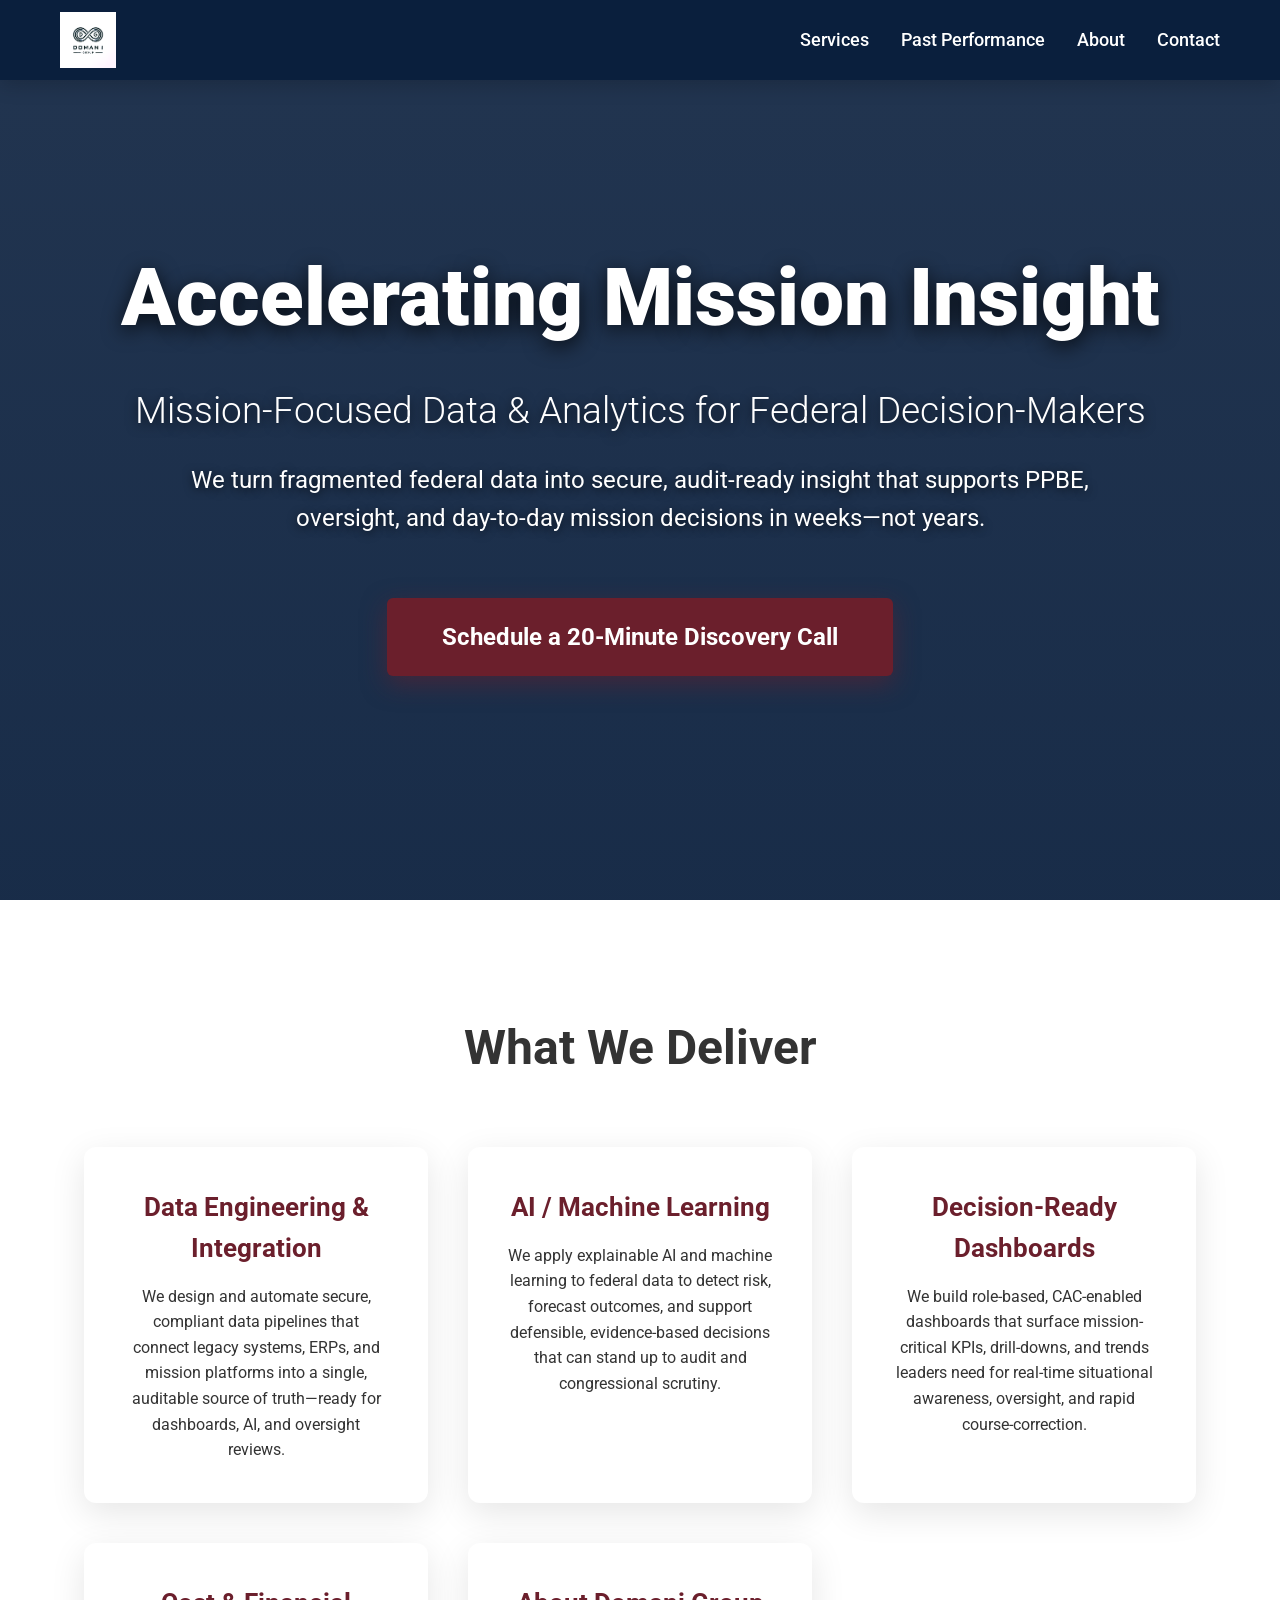
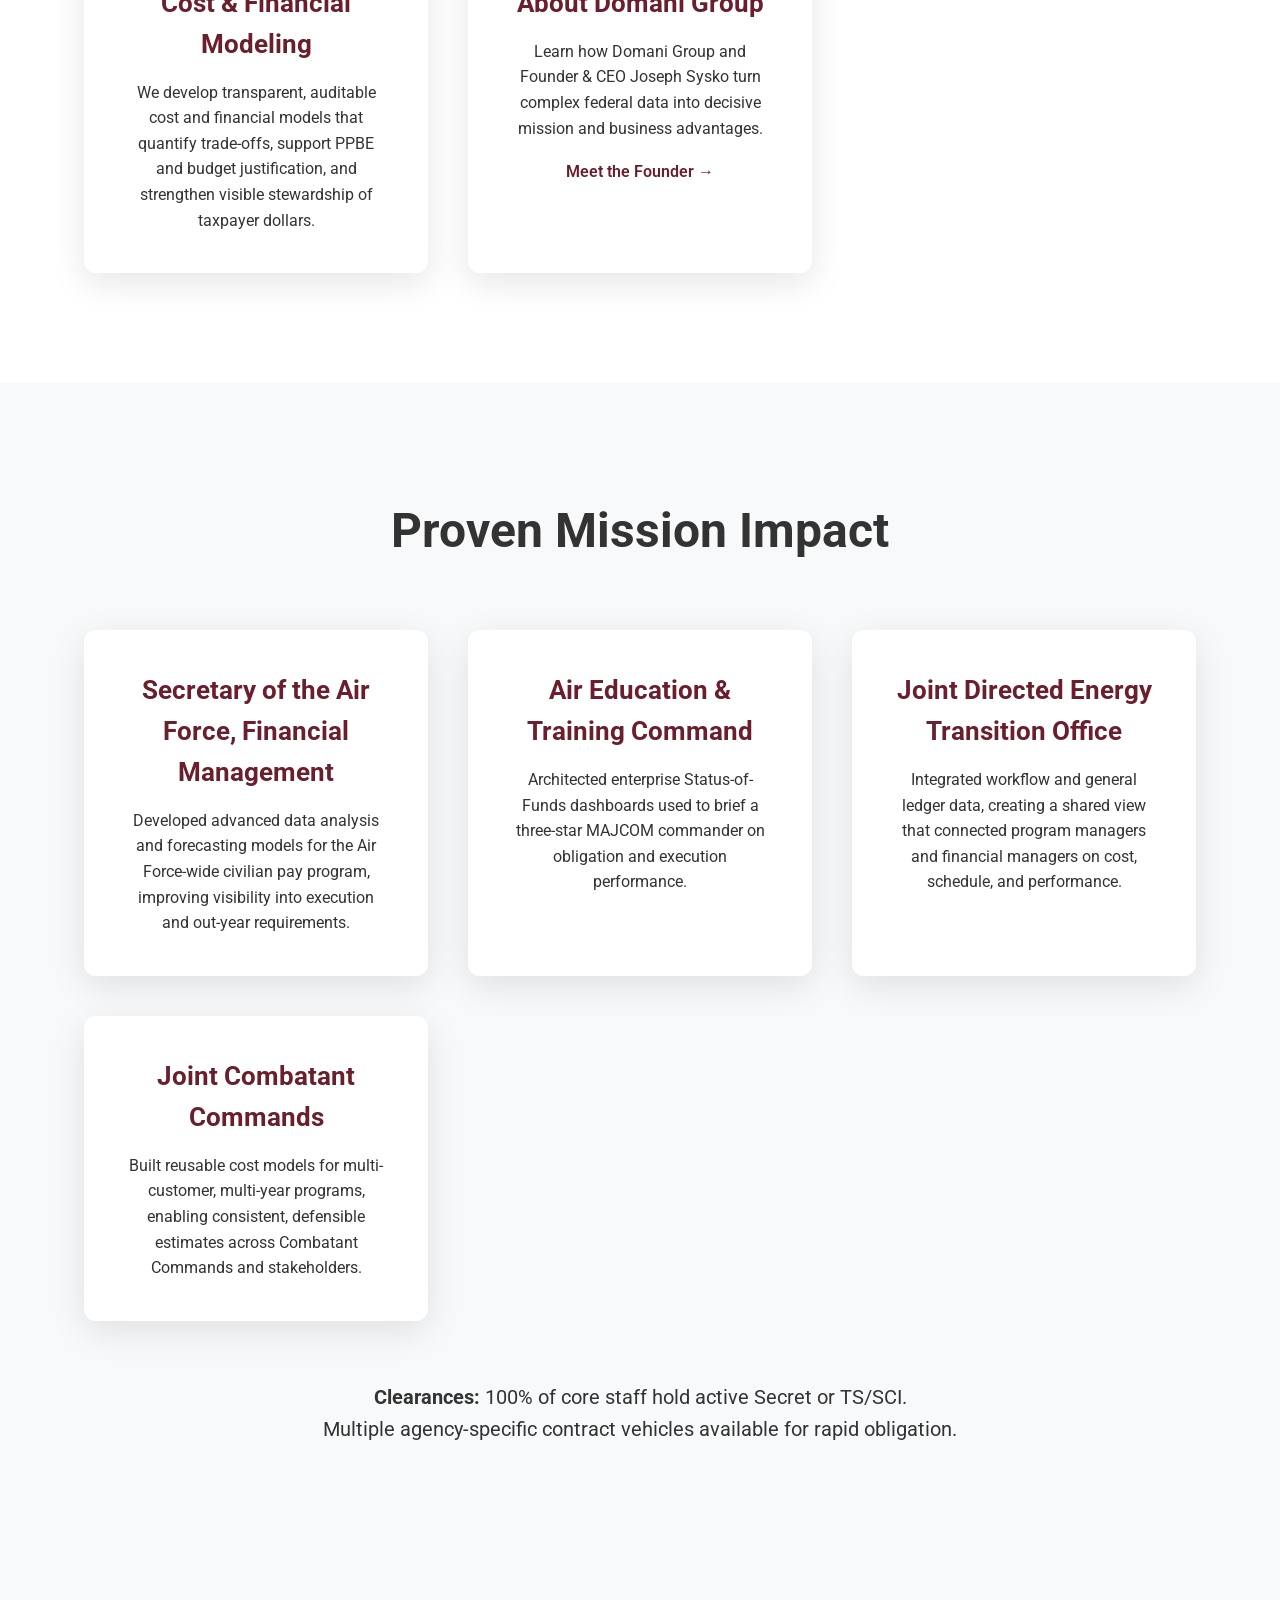
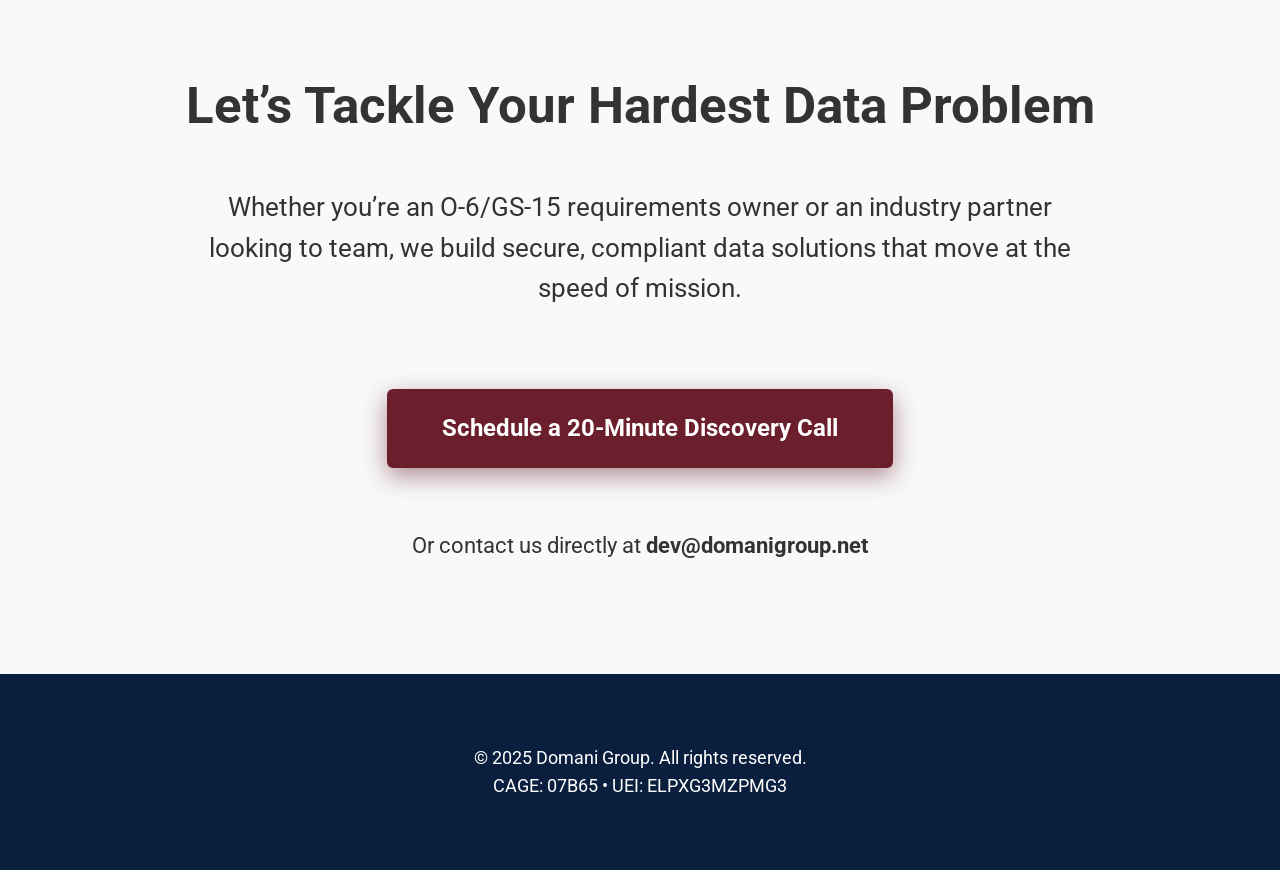
==== index.html @ 032dfc93 "Update index.html Updated header and hamburger" ====
<!DOCTYPE html>
<html lang="en">
<head>
    <meta charset="UTF-8">
    <meta name="viewport" content="width=device-width, initial-scale=1.0">
    <title>Domani Group | Accelerating Mission Insight</title>
    <meta name="description" content="Domani Group delivers mission-focused data engineering, AI/ML, predictive analytics, and decision-ready dashboards to the U.S. Federal Government and DoD.">
    <link href="https://fonts.googleapis.com/css2?family=Roboto:wght@300;400;500;700;900&display=swap" rel="stylesheet">
    <style>
        :root {
            --navy: #0A1F3D;
            --maroon: #6B1F2C;
            --lightgray: #f8f9fa;
            --white: #ffffff;
        }
        * { margin: 0; padding: 0; box-sizing: border-box; }
        body { font-family: 'Roboto', sans-serif; color: #333; line-height: 1.6; overflow-x: hidden; }
        img { max-width: 100%; height: auto; display: block; }

        /* Header - Slim and fixed */
        header {
            background: var(--navy);
            padding: 12px 0;
            position: fixed;
            top: 0;
            width: 100%;
            z-index: 1000;
            box-shadow: 0 4px 20px rgba(0, 0, 0, 0.2);
        }

        /* General container (no flex by default) */
        .container {
            max-width: 1200px;
            margin: 0 auto;
            padding: 0 20px;
        }

        /* Header-specific flex layout */
        header .container {
            display: flex;
            justify-content: space-between;
            align-items: center;
            position: relative;
        }

        .logo img { height: 56px; transition: 0.3s; }
        .logo img:hover { transform: scale(1.05); }

        /* Desktop Nav */
        .nav-links { display: flex; }
        .nav-links a { color: white; margin-left: 32px; font-weight: 500; font-size: 1.1rem; text-decoration: none; }
        .nav-links a:hover { color: var(--maroon); }

        /* Mobile Hamburger */
        .hamburger { display: none; cursor: pointer; padding: 6px; }
        .hamburger span { display: block; width: 28px; height: 3px; background: white; margin: 6px 0; transition: 0.4s; border-radius: 3px; }
        .hamburger.active span:nth-child(1) { transform: rotate(45deg) translate(7px, 7px); }
        .hamburger.active span:nth-child(2) { opacity: 0; }
        .hamburger.active span:nth-child(3) { transform: rotate(-45deg) translate(7px, -7px); }

        /* Mobile Menu - Flush under header */
        .mobile-menu {
            position: absolute;
            top: 100%; /* Directly under header */
            left: 0;
            width: 100%;
            background: var(--navy);
            box-shadow: 0 10px 20px rgba(0, 0, 0, 0.3);
            display: none;
            text-align: center;
        }
        .mobile-menu.active { display: block; }
        .mobile-menu a { display: block; color: white; padding: 18px 20px; font-size: 1.2rem; text-decoration: none; }
        .mobile-menu a:hover { background: var(--maroon); }

        /* Hero */
        .hero {
        background: linear-gradient(rgba(10, 31, 61, 0.90), rgba(10, 31, 61, 0.94)), url('https://images.unsplash.com/photo-1504639725590-34d0984388bd?ixlib=rb-4.0.3&auto=format&fit=crop&q=80') center/cover;
        height: 100vh;
        min-height: 680px;
        display: flex;
        align-items: center;
        justify-content: center;
        text-align: center;
        color: var(--white);
        padding-top: 120px; /* Extra space so h1 clears fixed header */
        }
        
        .hero h1 { font-size: 5rem; font-weight: 900; text-shadow: 0 5px 20px rgba(0, 0, 0, 0.8); margin: 0; color: var(--white); }
        .hero h2 { font-size: 2.3rem; font-weight: 300; text-shadow: 0 3px 12px rgba(0, 0, 0, 0.7); margin: 20px 0; color: var(--white); }
        .hero p { font-size: 1.5rem; max-width: 900px; margin: 20px auto; text-shadow: 0 2px 10px rgba(0, 0, 0, 0.7); color: var(--white); }
        .btn { display: inline-block; background: var(--maroon); color: var(--white) !important; font-size: 1.5rem; font-weight: 700; padding: 20px 55px; border-radius: 6px; margin-top: 40px; text-decoration: none; box-shadow: 0 8px 25px rgba(107, 31, 44, 0.5); transition: 0.3s; }
        .btn:hover { background: #8b2d47; transform: translateY(-4px); }

        /* Sections */
        section { 
            padding: 110px 5%; 
            scroll-margin-top: 90px; /* Helps with fixed header */
        }
        .alt { background: var(--lightgray); }
        .grid { display: grid; grid-template-columns: repeat(auto-fit, minmax(300px, 1fr)); gap: 40px; margin-top: 60px; }
        .card { background: var(--white); padding: 40px; border-radius: 12px; box-shadow: 0 10px 35px rgba(0, 0, 0, 0.1); text-align: center; transition: 0.3s; }
        .card:hover { transform: translateY(-12px); }
        .card h3 { color: var(--maroon); font-size: 1.6rem; margin-bottom: 15px; }

        /* Footer */
        footer { background: var(--navy); color: var(--white); text-align: center; padding: 70px 20px; }
        footer a { color: var(--maroon); font-weight: 600; }

        /* Mobile Responsive */
        @media (max-width: 900px) {
            .hamburger { display: block; }
            .nav-links { display: none; }
            .mobile-menu { top: 100%; }
        }
        @media (max-width: 768px) {
            .hero h1 { font-size: 3.8rem; }
            .hero h2 { font-size: 1.9rem; }
            .hero { padding-top: 100px; }
            section { padding: 80px 5%; }
            .grid { gap: 30px; }
        }
        @media (max-width: 480px) {
            .hero h1 { font-size: 3rem; }
            .hero h2 { font-size: 1.6rem; }
            .btn { font-size: 1.3rem; padding: 16px 40px; }
            .card { padding: 30px; }
            section { padding: 60px 5%; }
        }
    </style>
</head>
<body>

    <header>
        <div class="container">
            <a href="#home" class="logo">
                <img src="logo.png" alt="Domani Group Logo">
            </a>
            <div class="nav-links">
                <a href="#services">Services</a>
                <a href="#experience">Past Performance</a>
                <a href="about.html">About</a>
                <a href="#contact">Contact</a>
            </div>
            <div class="hamburger" onclick="this.classList.toggle('active'); document.querySelector('.mobile-menu').classList.toggle('active')">
                <span></span>
                <span></span>
                <span></span>
            </div>
        </div>

        <!-- Mobile menu -->
        <div class="mobile-menu">
        <a href="index.html#home">Home</a>
        <a href="about.html">About</a>
    </div>
    
    </header>

    <section id="home" class="hero">
        <div class="container">
            <h1>Accelerating Mission Insight</h1>
            <h2>Mission-Focused Data & Analytics for Federal Decision-Makers</h2>
            <p>We turn fragmented federal data into secure, audit-ready insight that supports PPBE, oversight, and day-to-day mission decisions in weeks—not years.</p>
            <a href="#contact" class="btn">Schedule a 20-Minute Discovery Call</a>
        </div>
    </section>

    <section id="services">
        <div class="container">
            <h2 style="text-align: center; font-size: 3rem; margin-bottom: 20px;">What We Deliver</h2>
            <div class="grid">
                <div class="card">
                    <h3>Data Engineering & Integration</h3>
                    <p>We design and automate secure, compliant data pipelines that connect legacy systems, ERPs, and mission platforms into a single, auditable source of truth—ready for dashboards, AI, and oversight reviews.</p>
                </div>
                <div class="card">
                    <h3>AI / Machine Learning</h3>
                    <p>We apply explainable AI and machine learning to federal data to detect risk, forecast outcomes, and support defensible, evidence-based decisions that can stand up to audit and congressional scrutiny.</p>
                </div>
                <div class="card">
                    <h3>Decision-Ready Dashboards</h3>
                    <p>We build role-based, CAC-enabled dashboards that surface mission-critical KPIs, drill-downs, and trends leaders need for real-time situational awareness, oversight, and rapid course-correction.</p>
                </div>
                <div class="card">
                    <h3>Cost & Financial Modeling</h3>
                    <p>We develop transparent, auditable cost and financial models that quantify trade-offs, support PPBE and budget justification, and strengthen visible stewardship of taxpayer dollars.</p>
                </div>
                <!-- New About teaser card -->
                <div class="card">
                    <h3>About Domani Group</h3>
                    <p>Learn how Domani Group and Founder &amp; CEO Joseph Sysko turn complex federal data into decisive mission and business advantages.</p>
                    <a href="about.html" style="display:inline-block;margin-top:18px;font-weight:600;color:var(--maroon);text-decoration:none;">
                        Meet the Founder &rarr;
                    </a>
                </div>
            </div>
        </div>
    </section>

    <section id="experience" class="alt">
        <div class="container">
            <h2 style="text-align: center; font-size: 3rem; margin-bottom: 20px;">Proven Mission Impact</h2>
            <div class="grid">
                <div class="card">
                    <h3>Secretary of the Air Force, Financial Management</h3>
                    <p>Developed advanced data analysis and forecasting models for the Air Force-wide civilian pay program, improving visibility into execution and out-year requirements.</p>
                </div>
                <div class="card">
                    <h3>Air Education & Training Command</h3>
                    <p>Architected enterprise Status-of-Funds dashboards used to brief a three-star MAJCOM commander on obligation and execution performance.</p>
                </div>
                <div class="card">
                    <h3>Joint Directed Energy Transition Office</h3>
                    <p>Integrated workflow and general ledger data, creating a shared view that connected program managers and financial managers on cost, schedule, and performance.</p>
                </div>
                <div class="card">
                    <h3>Joint Combatant Commands</h3>
                    <p>Built reusable cost models for multi-customer, multi-year programs, enabling consistent, defensible estimates across Combatant Commands and stakeholders.</p>
                </div>
            </div>
            <p style="text-align: center; margin-top: 60px; font-size: 1.25rem;">
                <strong>Clearances:</strong> 100% of core staff hold active Secret or TS/SCI.<br>
                Multiple agency-specific contract vehicles available for rapid obligation.
            </p>
        </div>
    </section>

    <section id="contact" class="alt">
        <div class="container" style="text-align: center;">
            <h2 style="font-size: 3.2rem;">Let’s Tackle Your Hardest Data Problem</h2>
            <p style="font-size: 1.6rem; max-width: 900px; margin: 40px auto;">
                Whether you’re an O-6/GS-15 requirements owner or an industry partner looking to team, we build secure, compliant data solutions that move at the speed of mission.
            </p>
            <a href="mailto:dev@domanigroup.net" class="btn">Schedule a 20-Minute Discovery Call</a>
            <p style="margin-top: 60px; font-size: 1.4rem;">
                Or contact us directly at <strong>dev@domanigroup.net</strong>
            </p>
        </div>
    </section>

    <footer>
        <div class="container">
            <p style="font-size: 1.1rem;">
                © 2025 Domani Group. All rights reserved.<br>
                CAGE: 07B65 • UEI: ELPXG3MZPMG3
            </p>
        </div>
    </footer>

    <script>
        document.querySelectorAll('a[href^="#"]').forEach(a => {
            a.addEventListener('click', e => {
                e.preventDefault();
                const target = document.querySelector(a.getAttribute('href'));
                if (target) {
                    target.scrollIntoView({ behavior: 'smooth' });
                }
                document.querySelector('.mobile-menu').classList.remove('active');
                document.querySelector('.hamburger').classList.remove('active');
            });
        });
    </script>
</body>
</html>
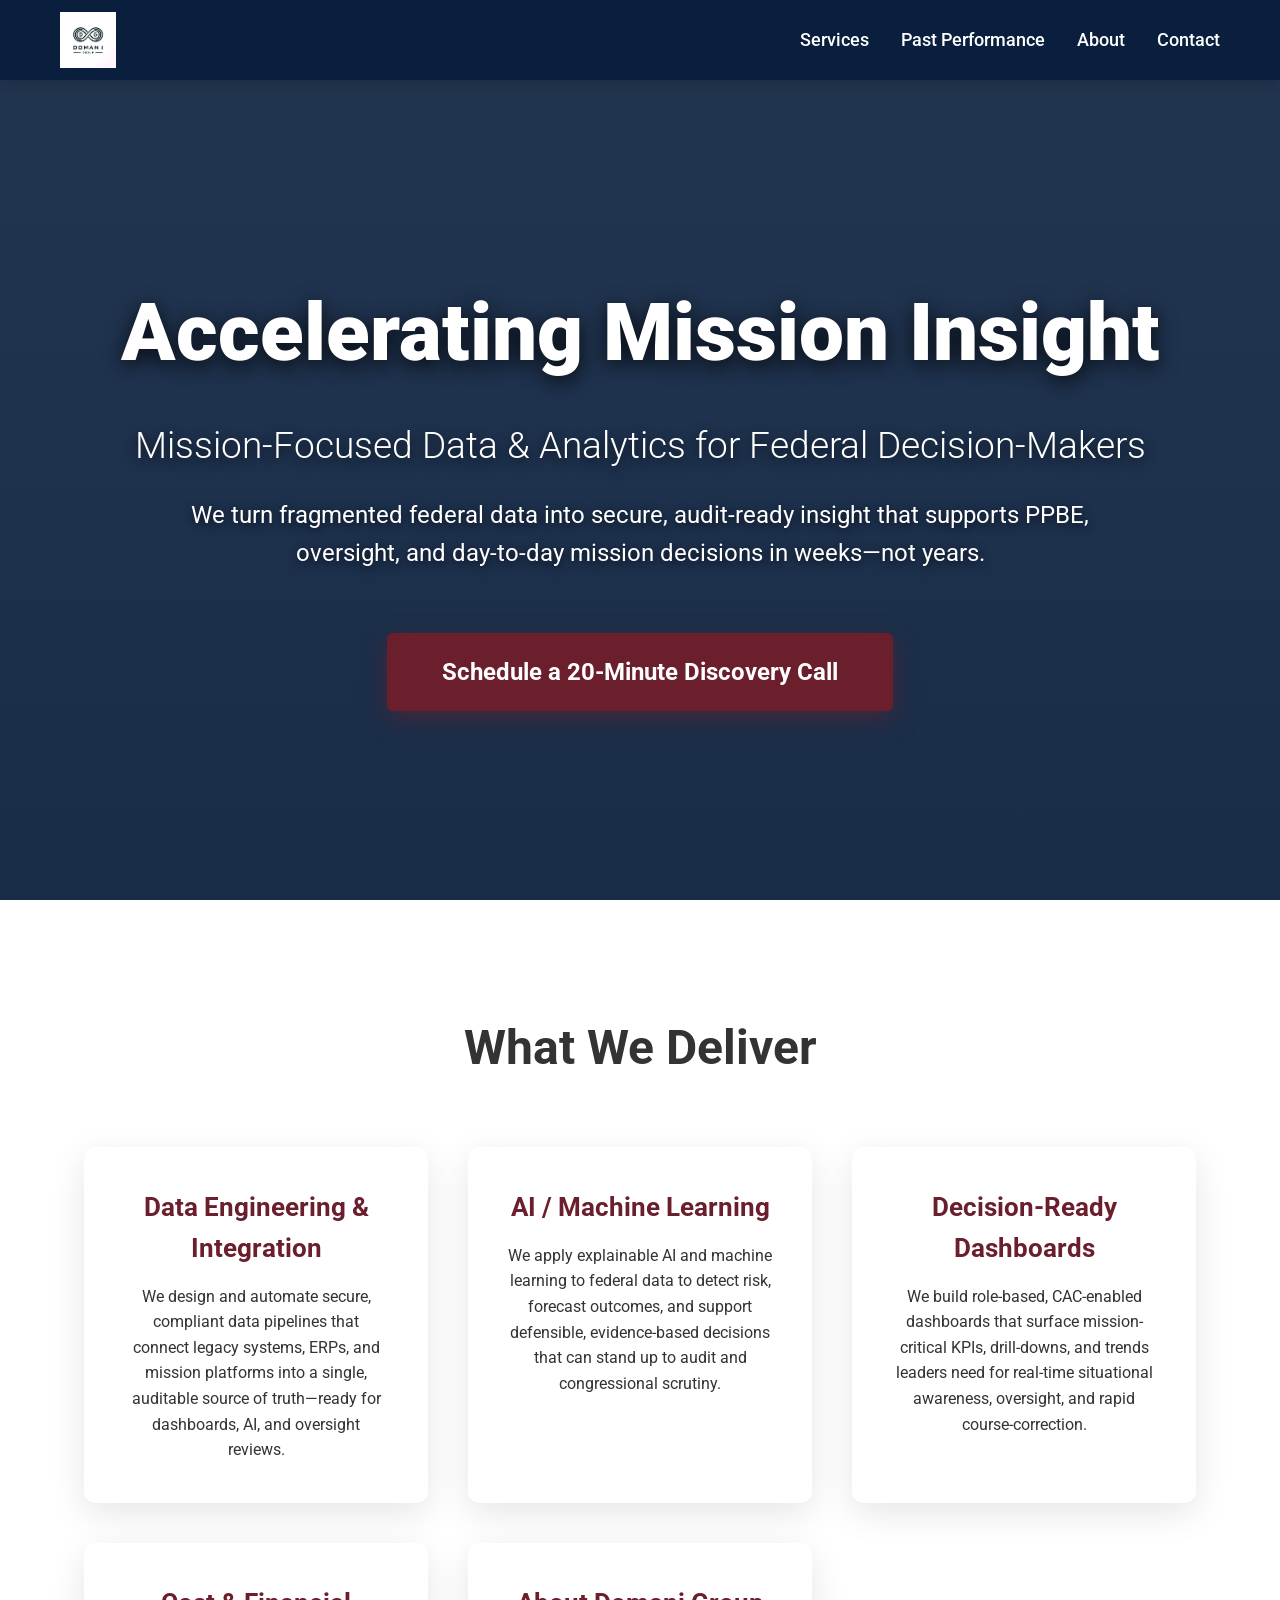
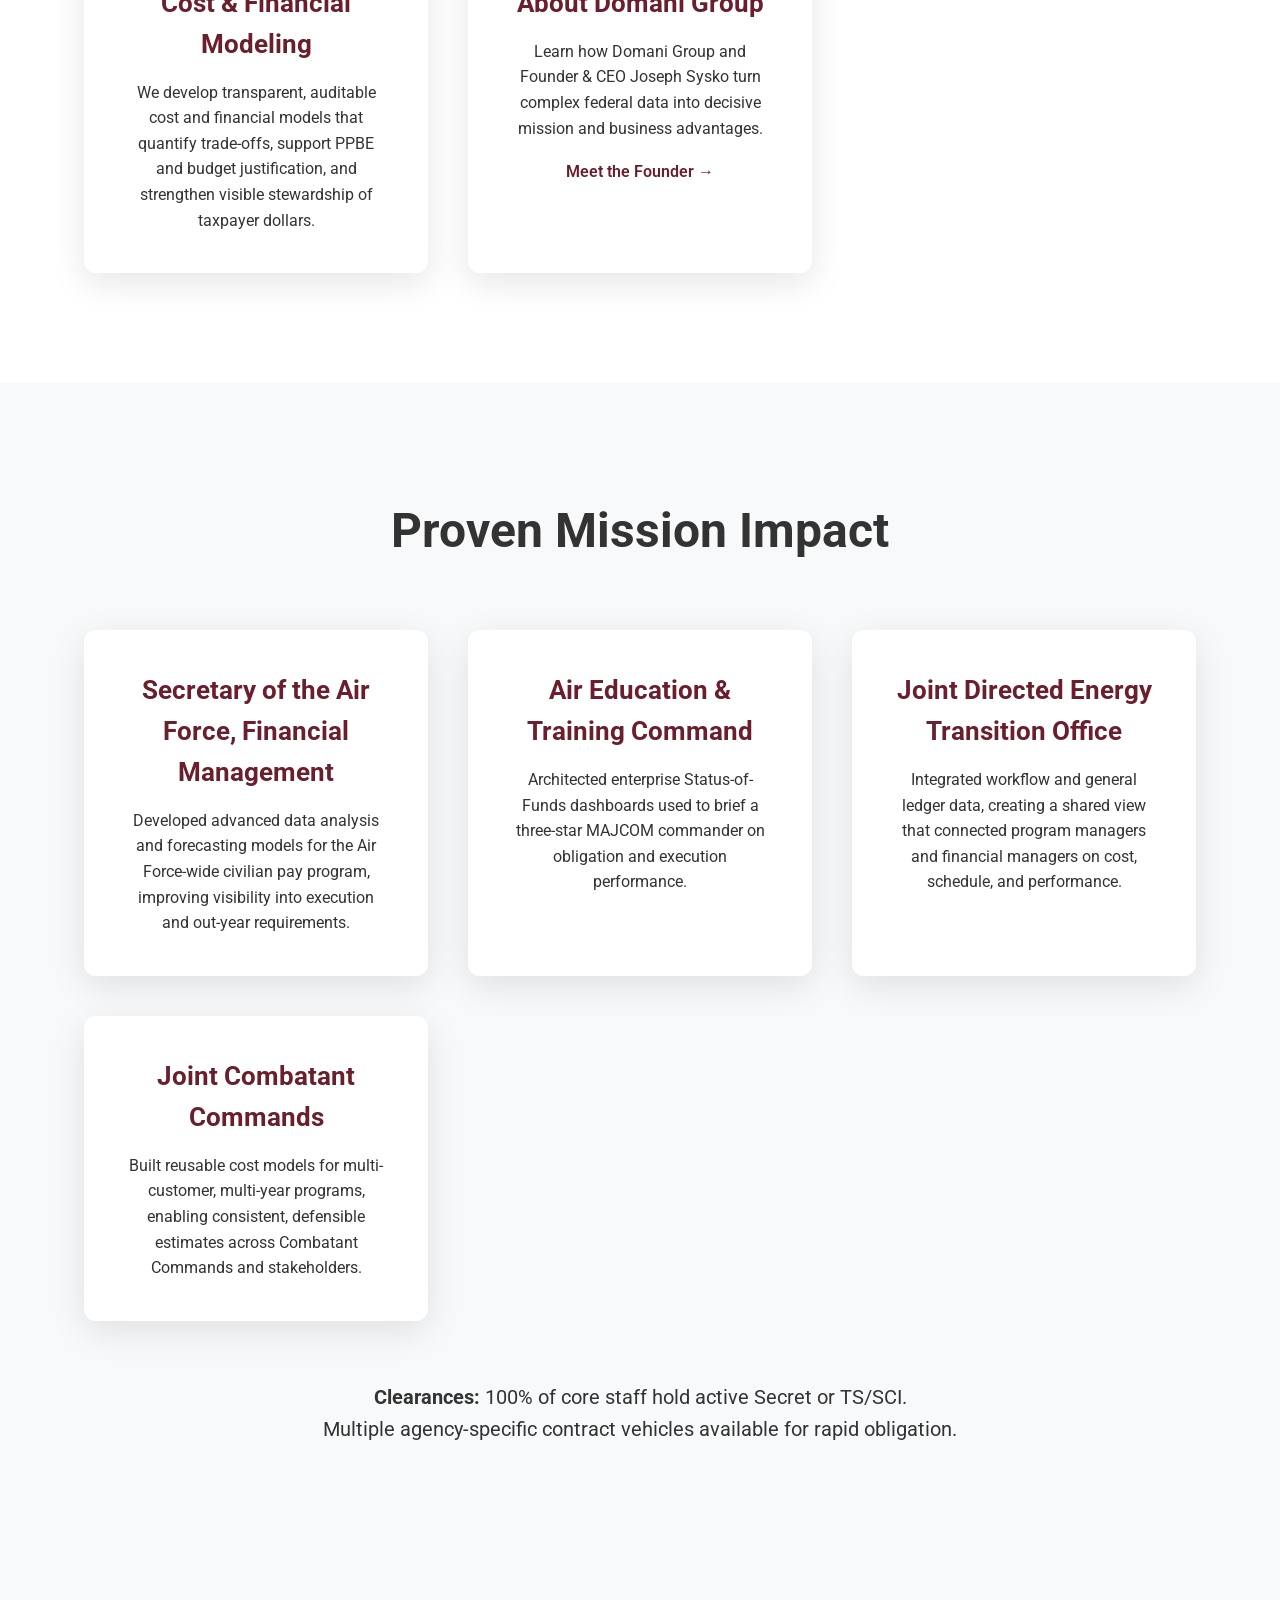
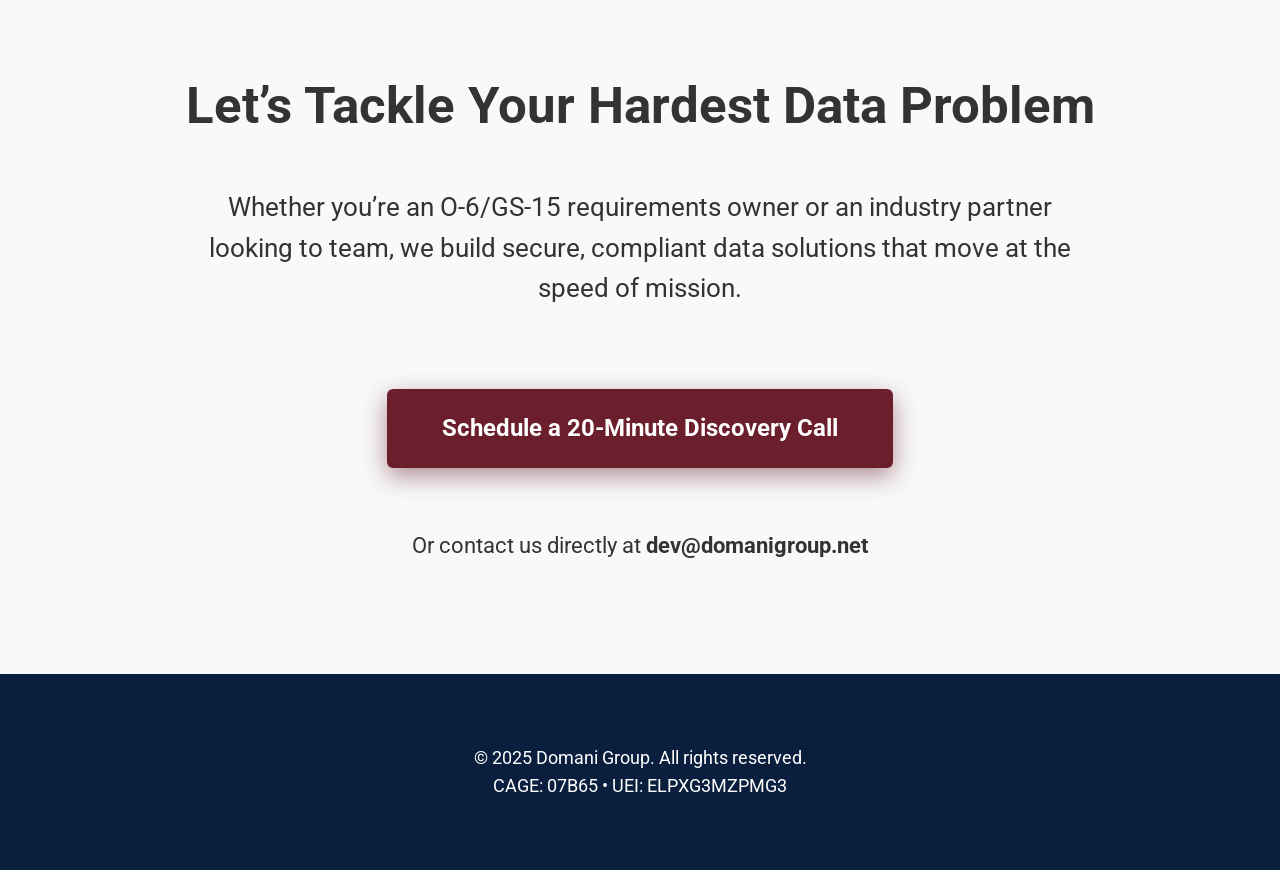
==== commit f85e13e8: "Update index.html Update to heading and contact button" ====
--- a/index.html
+++ b/index.html
@@ -75,17 +75,16 @@
 
         /* Hero */
         .hero {
-        background: linear-gradient(rgba(10, 31, 61, 0.90), rgba(10, 31, 61, 0.94)), url('https://images.unsplash.com/photo-1504639725590-34d0984388bd?ixlib=rb-4.0.3&auto=format&fit=crop&q=80') center/cover;
-        height: 100vh;
-        min-height: 680px;
-        display: flex;
-        align-items: center;
-        justify-content: center;
-        text-align: center;
-        color: var(--white);
-        padding-top: 120px; /* Extra space so h1 clears fixed header */
-        }
-        
+            background: linear-gradient(rgba(10, 31, 61, 0.90), rgba(10, 31, 61, 0.94)), url('https://images.unsplash.com/photo-1504639725590-34d0984388bd?ixlib=rb-4.0.3&auto=format&fit=crop&q=80') center/cover;
+            min-height: calc(100vh - 80px); /* Full viewport minus header */
+            margin-top: 80px; /* Push entire hero below fixed header */
+            display: flex;
+            align-items: center;
+            justify-content: center;
+            text-align: center;
+            color: var(--white);
+            padding: 40px 0;
+        }
         .hero h1 { font-size: 5rem; font-weight: 900; text-shadow: 0 5px 20px rgba(0, 0, 0, 0.8); margin: 0; color: var(--white); }
         .hero h2 { font-size: 2.3rem; font-weight: 300; text-shadow: 0 3px 12px rgba(0, 0, 0, 0.7); margin: 20px 0; color: var(--white); }
         .hero p { font-size: 1.5rem; max-width: 900px; margin: 20px auto; text-shadow: 0 2px 10px rgba(0, 0, 0, 0.7); color: var(--white); }
@@ -95,7 +94,7 @@
         /* Sections */
         section { 
             padding: 110px 5%; 
-            scroll-margin-top: 90px; /* Helps with fixed header */
+            scroll-margin-top: 90px; /* Helps with fixed header when using #anchors */
         }
         .alt { background: var(--lightgray); }
         .grid { display: grid; grid-template-columns: repeat(auto-fit, minmax(300px, 1fr)); gap: 40px; margin-top: 60px; }
@@ -116,7 +115,6 @@
         @media (max-width: 768px) {
             .hero h1 { font-size: 3.8rem; }
             .hero h2 { font-size: 1.9rem; }
-            .hero { padding-top: 100px; }
             section { padding: 80px 5%; }
             .grid { gap: 30px; }
         }
@@ -151,10 +149,9 @@
 
         <!-- Mobile menu -->
         <div class="mobile-menu">
-        <a href="index.html#home">Home</a>
-        <a href="about.html">About</a>
-    </div>
-    
+            <a href="index.html#home">Home</a>
+            <a href="about.html">About</a>
+        </div>
     </header>
 
     <section id="home" class="hero">
@@ -162,7 +159,9 @@
             <h1>Accelerating Mission Insight</h1>
             <h2>Mission-Focused Data & Analytics for Federal Decision-Makers</h2>
             <p>We turn fragmented federal data into secure, audit-ready insight that supports PPBE, oversight, and day-to-day mission decisions in weeks—not years.</p>
-            <a href="#contact" class="btn">Schedule a 20-Minute Discovery Call</a>
+            <a href="mailto:dev@domanigroup.net?subject=Discovery%20Call%20with%20Domani%20Group" class="btn">
+                Schedule a 20-Minute Discovery Call
+            </a>
         </div>
     </section>
 
@@ -186,7 +185,7 @@
                     <h3>Cost & Financial Modeling</h3>
                     <p>We develop transparent, auditable cost and financial models that quantify trade-offs, support PPBE and budget justification, and strengthen visible stewardship of taxpayer dollars.</p>
                 </div>
-                <!-- New About teaser card -->
+                <!-- About teaser card -->
                 <div class="card">
                     <h3>About Domani Group</h3>
                     <p>Learn how Domani Group and Founder &amp; CEO Joseph Sysko turn complex federal data into decisive mission and business advantages.</p>
@@ -232,7 +231,9 @@
             <p style="font-size: 1.6rem; max-width: 900px; margin: 40px auto;">
                 Whether you’re an O-6/GS-15 requirements owner or an industry partner looking to team, we build secure, compliant data solutions that move at the speed of mission.
             </p>
-            <a href="mailto:dev@domanigroup.net" class="btn">Schedule a 20-Minute Discovery Call</a>
+            <a href="mailto:dev@domanigroup.net?subject=Discovery%20Call%20with%20Domani%20Group" class="btn">
+                Schedule a 20-Minute Discovery Call
+            </a>
             <p style="margin-top: 60px; font-size: 1.4rem;">
                 Or contact us directly at <strong>dev@domanigroup.net</strong>
             </p>
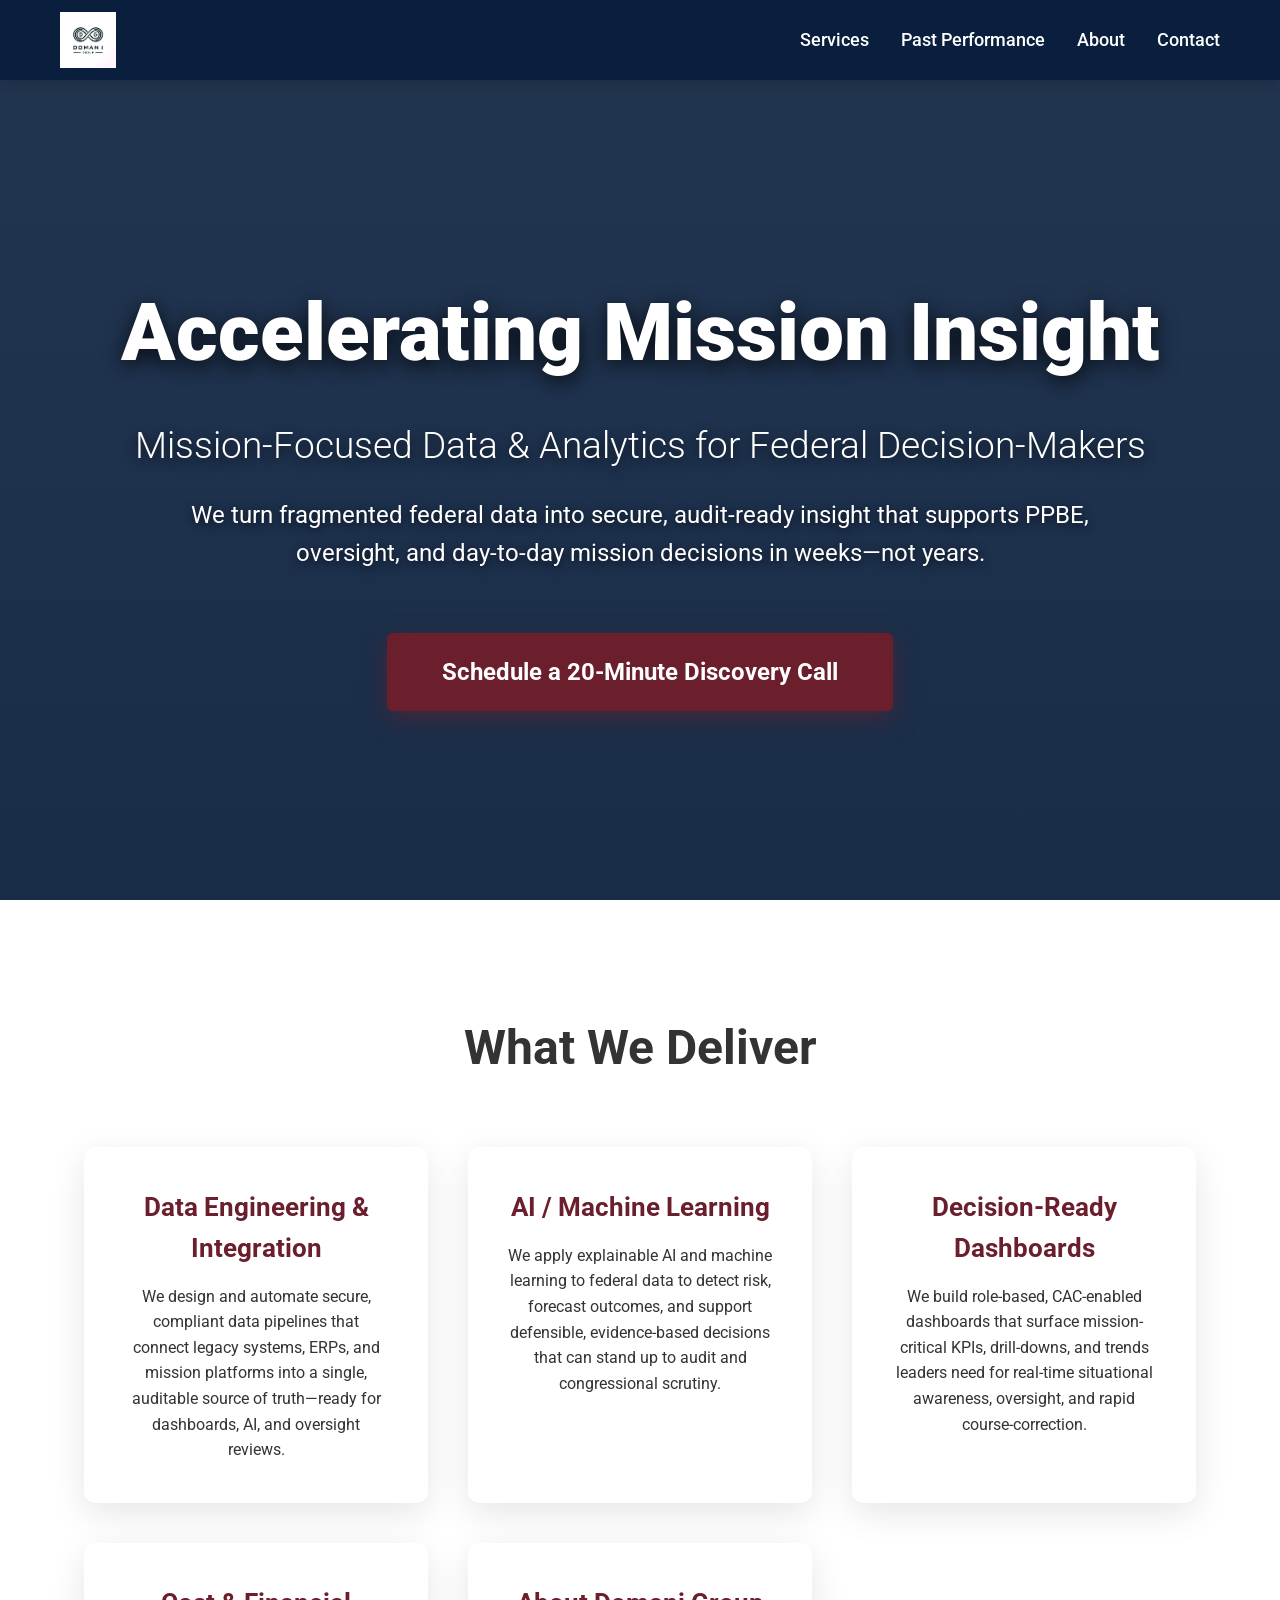
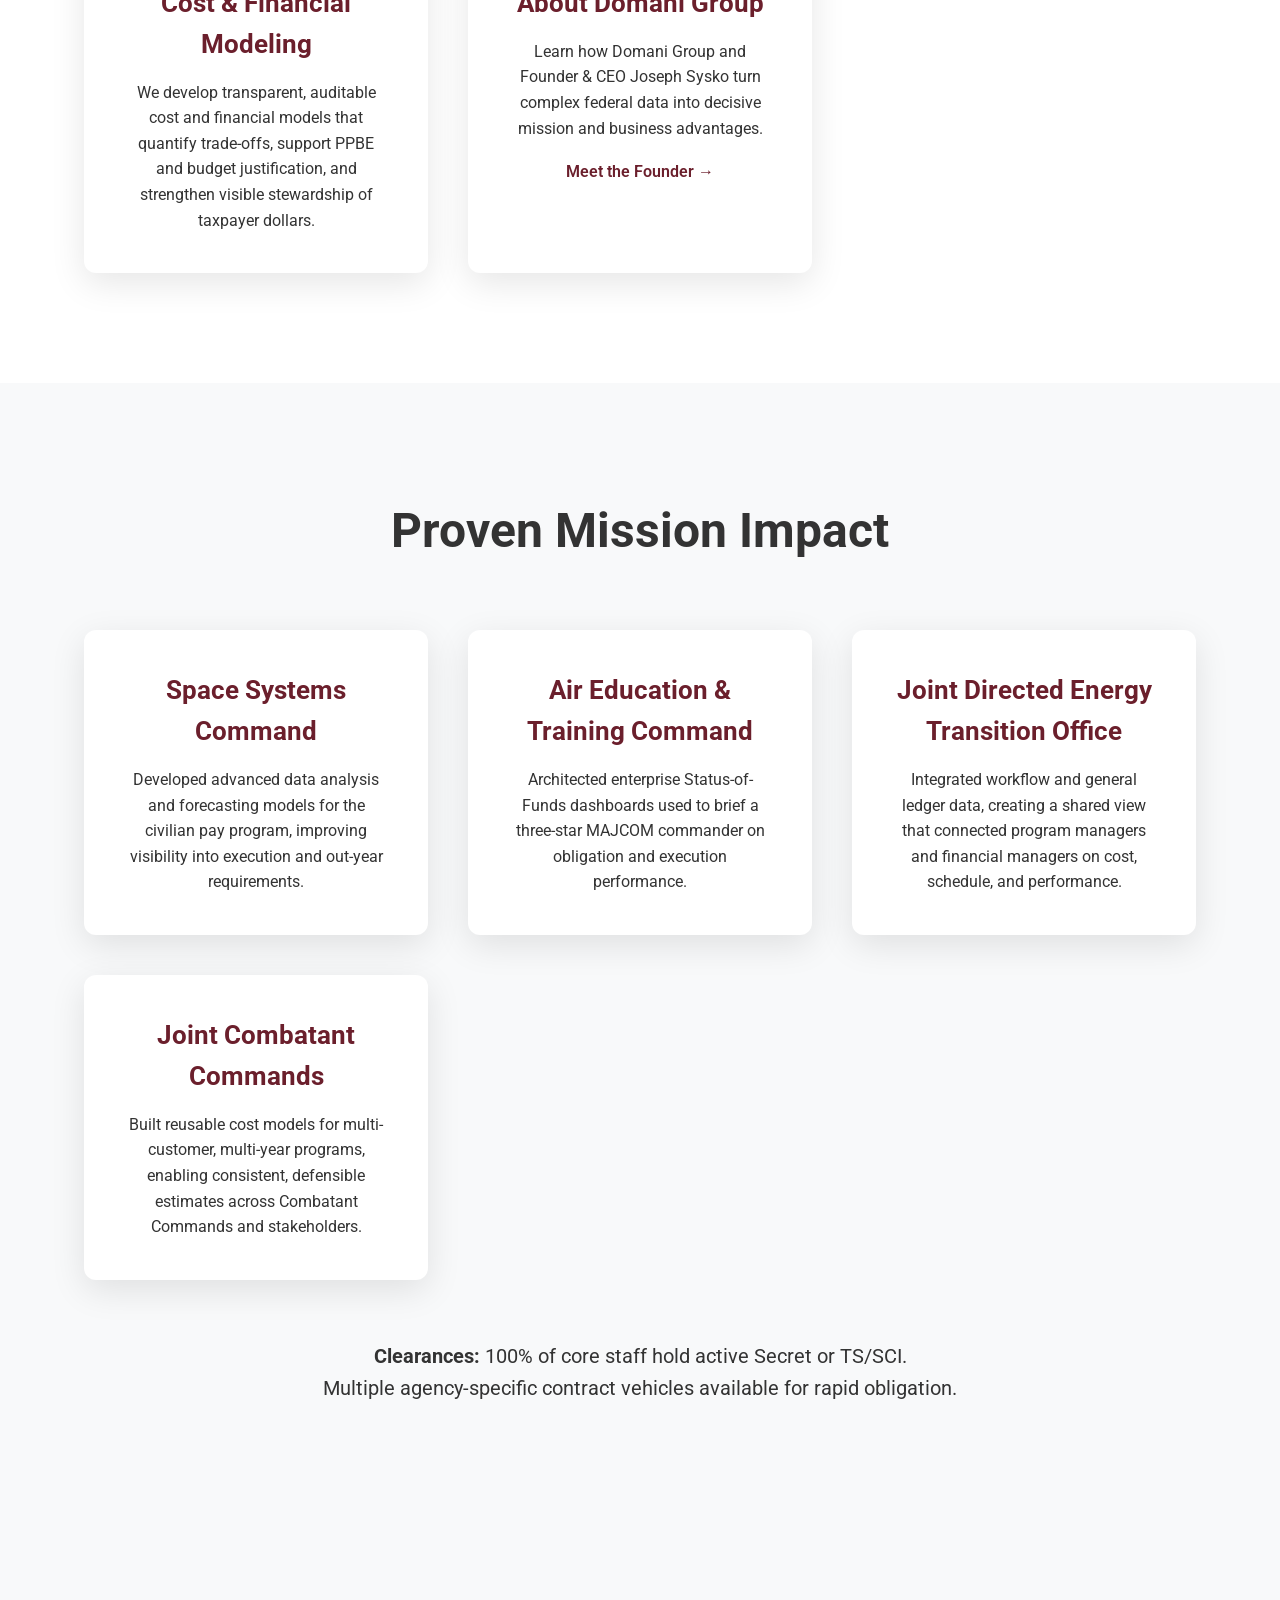
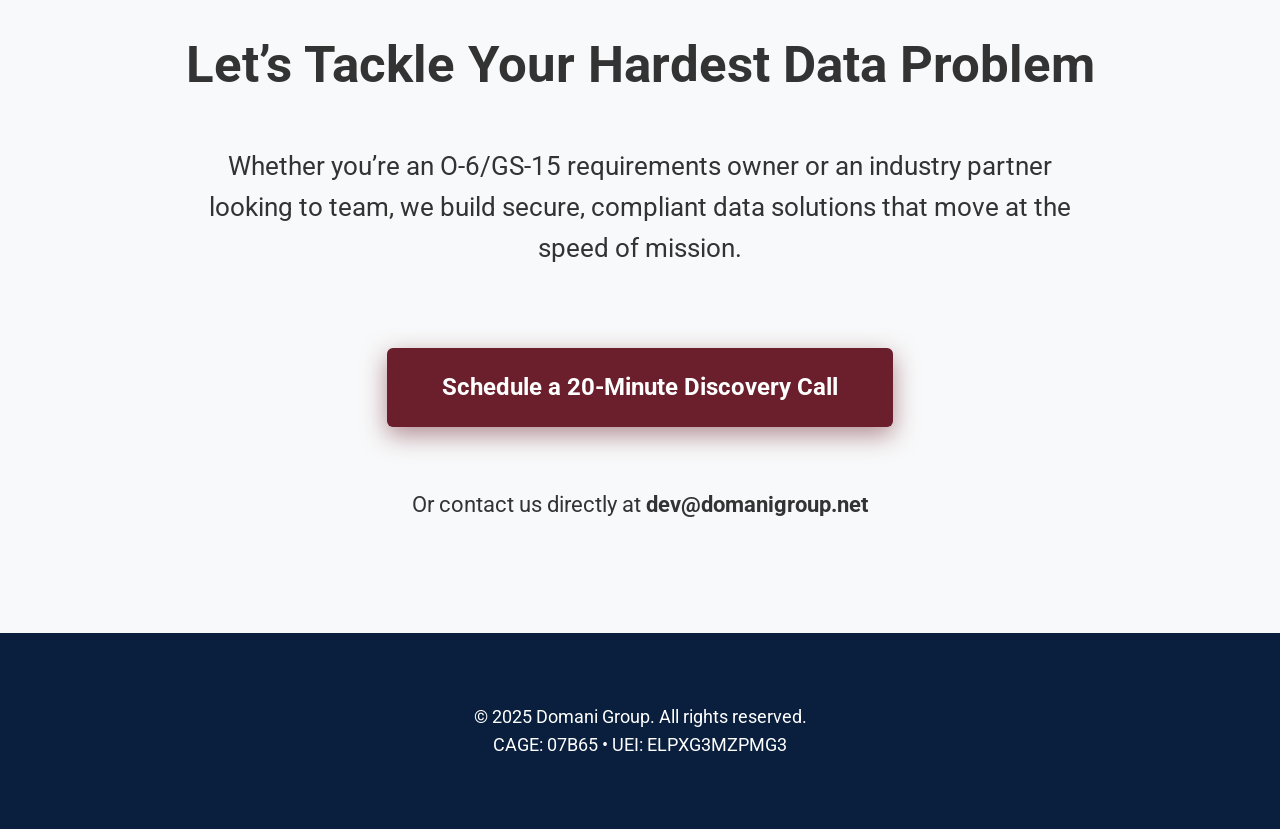
==== commit 3326cf7b: "Update index.html Updated SSC Customer" ====
--- a/index.html
+++ b/index.html
@@ -202,8 +202,8 @@
             <h2 style="text-align: center; font-size: 3rem; margin-bottom: 20px;">Proven Mission Impact</h2>
             <div class="grid">
                 <div class="card">
-                    <h3>Secretary of the Air Force, Financial Management</h3>
-                    <p>Developed advanced data analysis and forecasting models for the Air Force-wide civilian pay program, improving visibility into execution and out-year requirements.</p>
+                    <h3>Space Systems Command</h3>
+                    <p>Developed advanced data analysis and forecasting models for the civilian pay program, improving visibility into execution and out-year requirements.</p>
                 </div>
                 <div class="card">
                     <h3>Air Education & Training Command</h3>
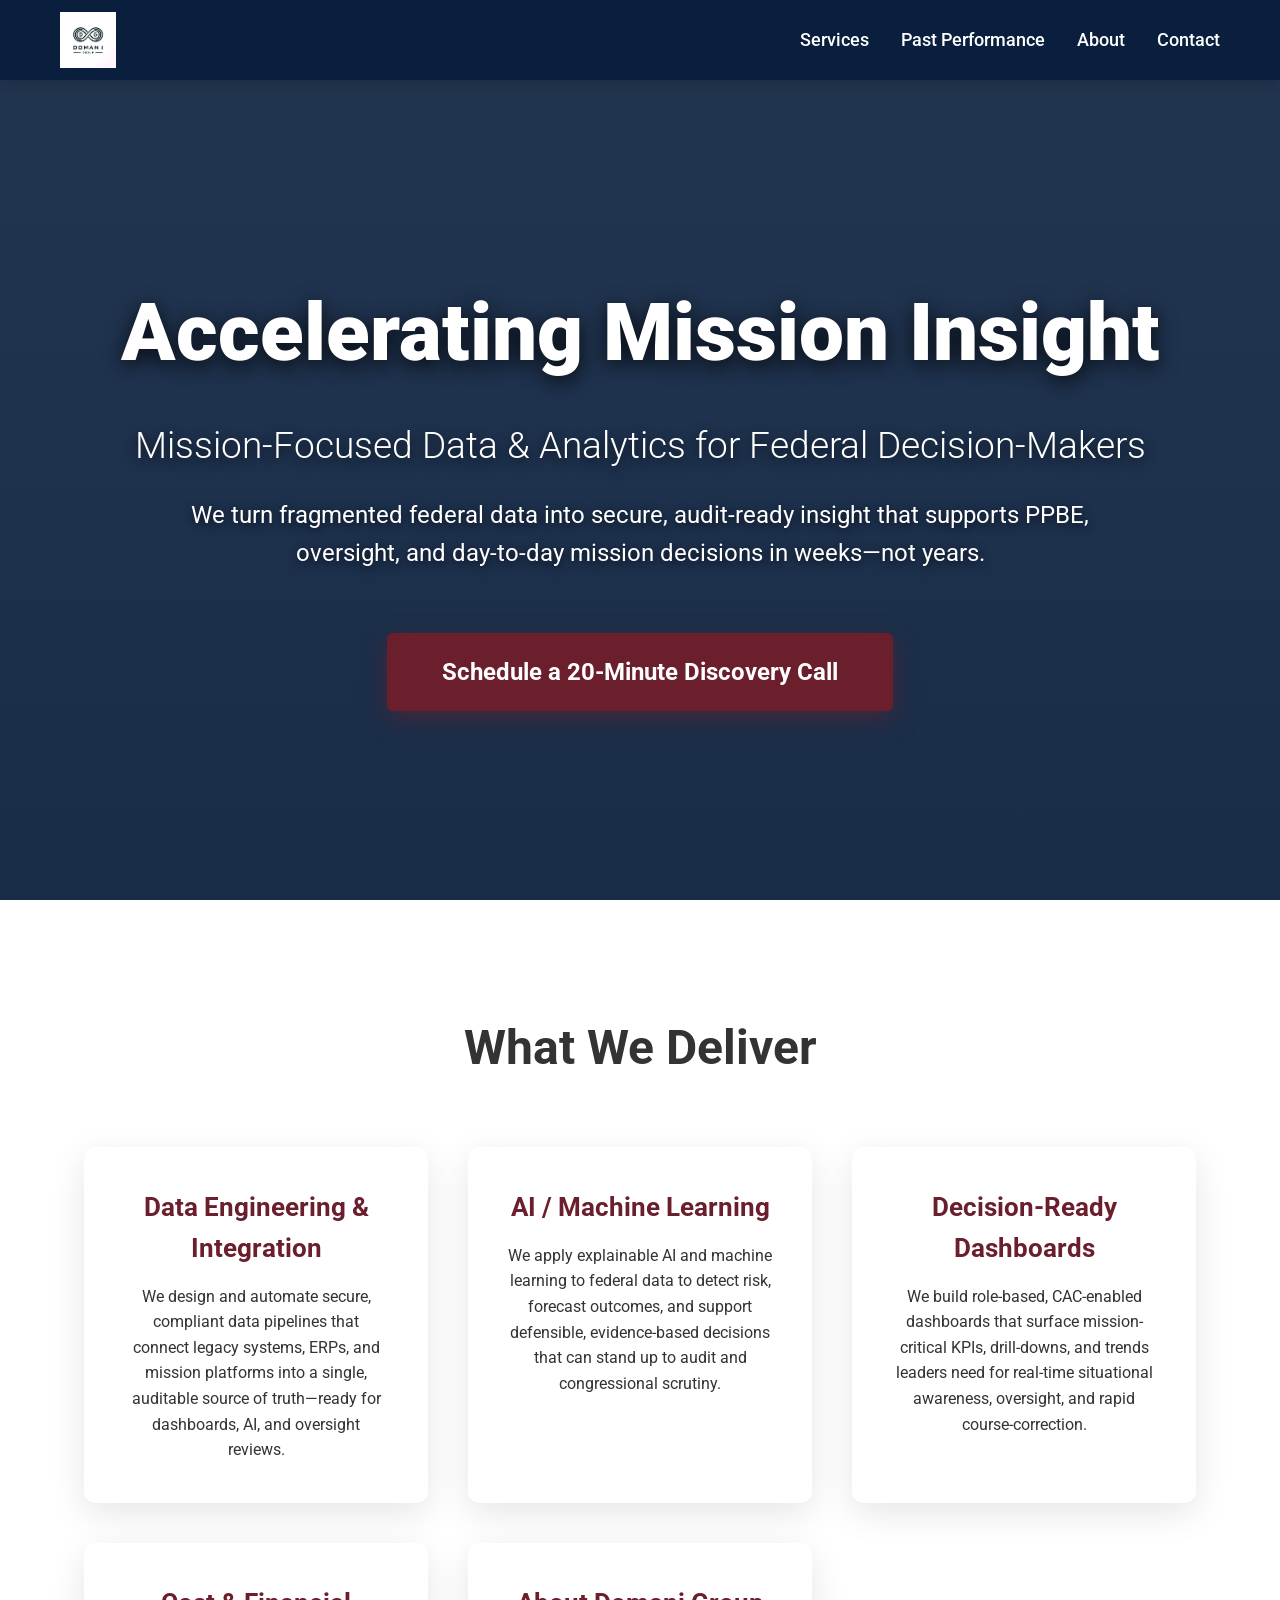
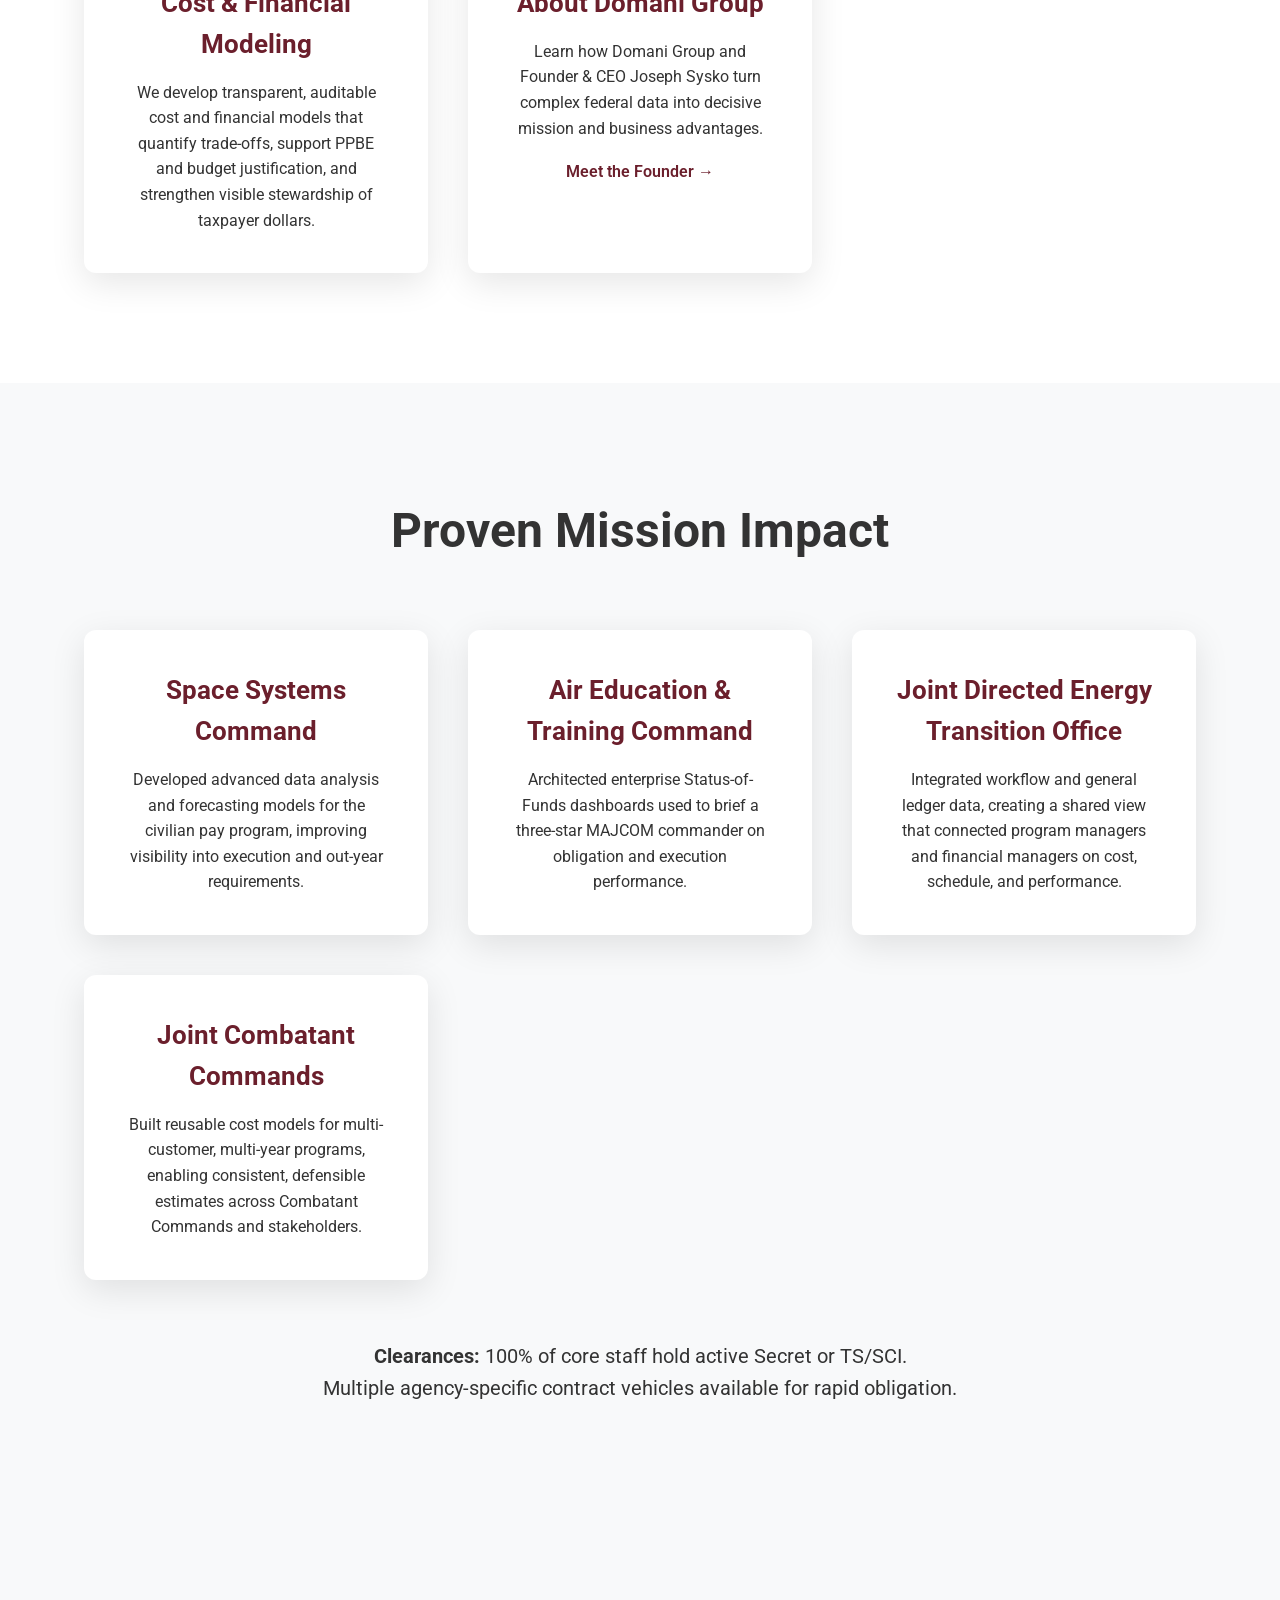
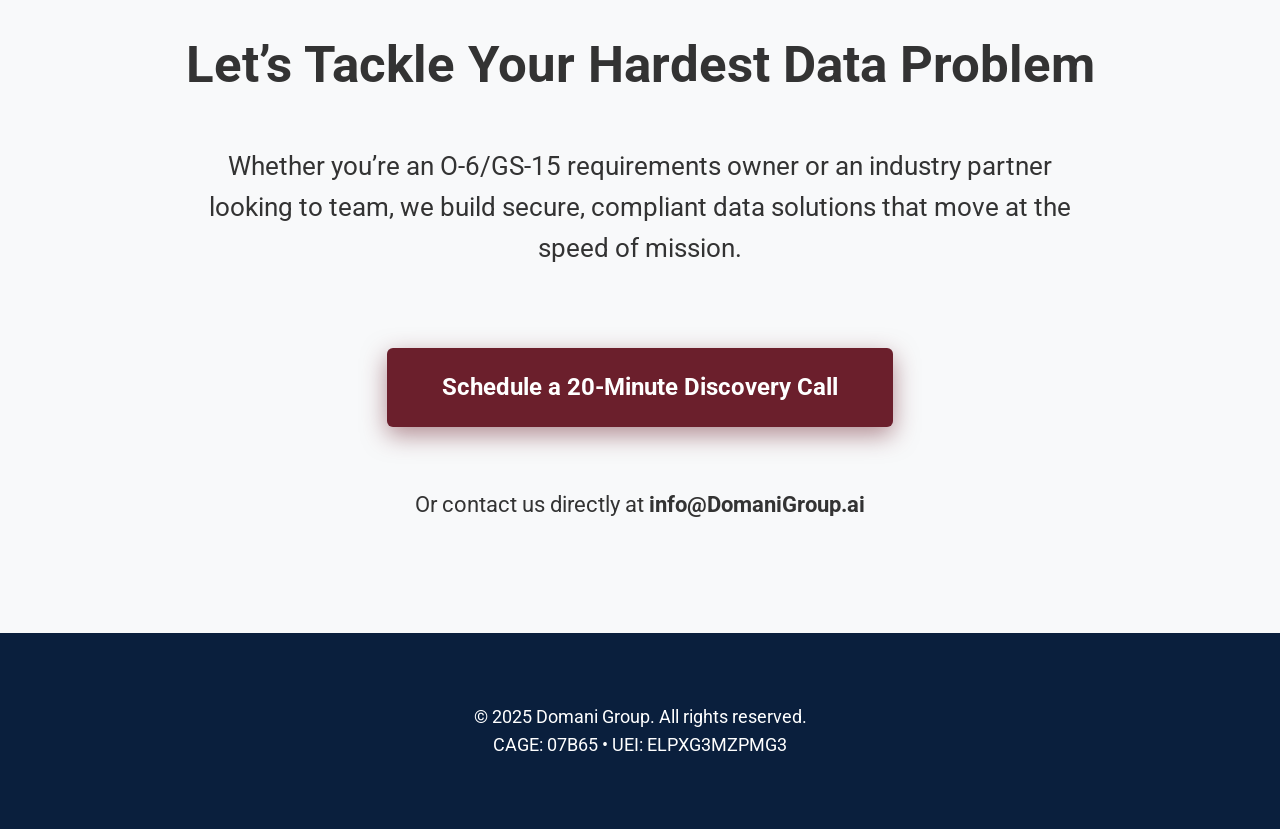
==== commit ccb959b0: "Update index.html Changed emails" ====
--- a/index.html
+++ b/index.html
@@ -159,7 +159,7 @@
             <h1>Accelerating Mission Insight</h1>
             <h2>Mission-Focused Data & Analytics for Federal Decision-Makers</h2>
             <p>We turn fragmented federal data into secure, audit-ready insight that supports PPBE, oversight, and day-to-day mission decisions in weeks—not years.</p>
-            <a href="mailto:dev@domanigroup.net?subject=Discovery%20Call%20with%20Domani%20Group" class="btn">
+            <a href="mailto:info@domanigroup.ai?subject=Discovery%20Call%20with%20Domani%20Group" class="btn">
                 Schedule a 20-Minute Discovery Call
             </a>
         </div>
@@ -231,11 +231,11 @@
             <p style="font-size: 1.6rem; max-width: 900px; margin: 40px auto;">
                 Whether you’re an O-6/GS-15 requirements owner or an industry partner looking to team, we build secure, compliant data solutions that move at the speed of mission.
             </p>
-            <a href="mailto:dev@domanigroup.net?subject=Discovery%20Call%20with%20Domani%20Group" class="btn">
+            <a href="mailto:info@domanigroup.ai?subject=Discovery%20Call%20with%20Domani%20Group" class="btn">
                 Schedule a 20-Minute Discovery Call
             </a>
             <p style="margin-top: 60px; font-size: 1.4rem;">
-                Or contact us directly at <strong>dev@domanigroup.net</strong>
+                Or contact us directly at <strong>info@DomaniGroup.ai</strong>
             </p>
         </div>
     </section>
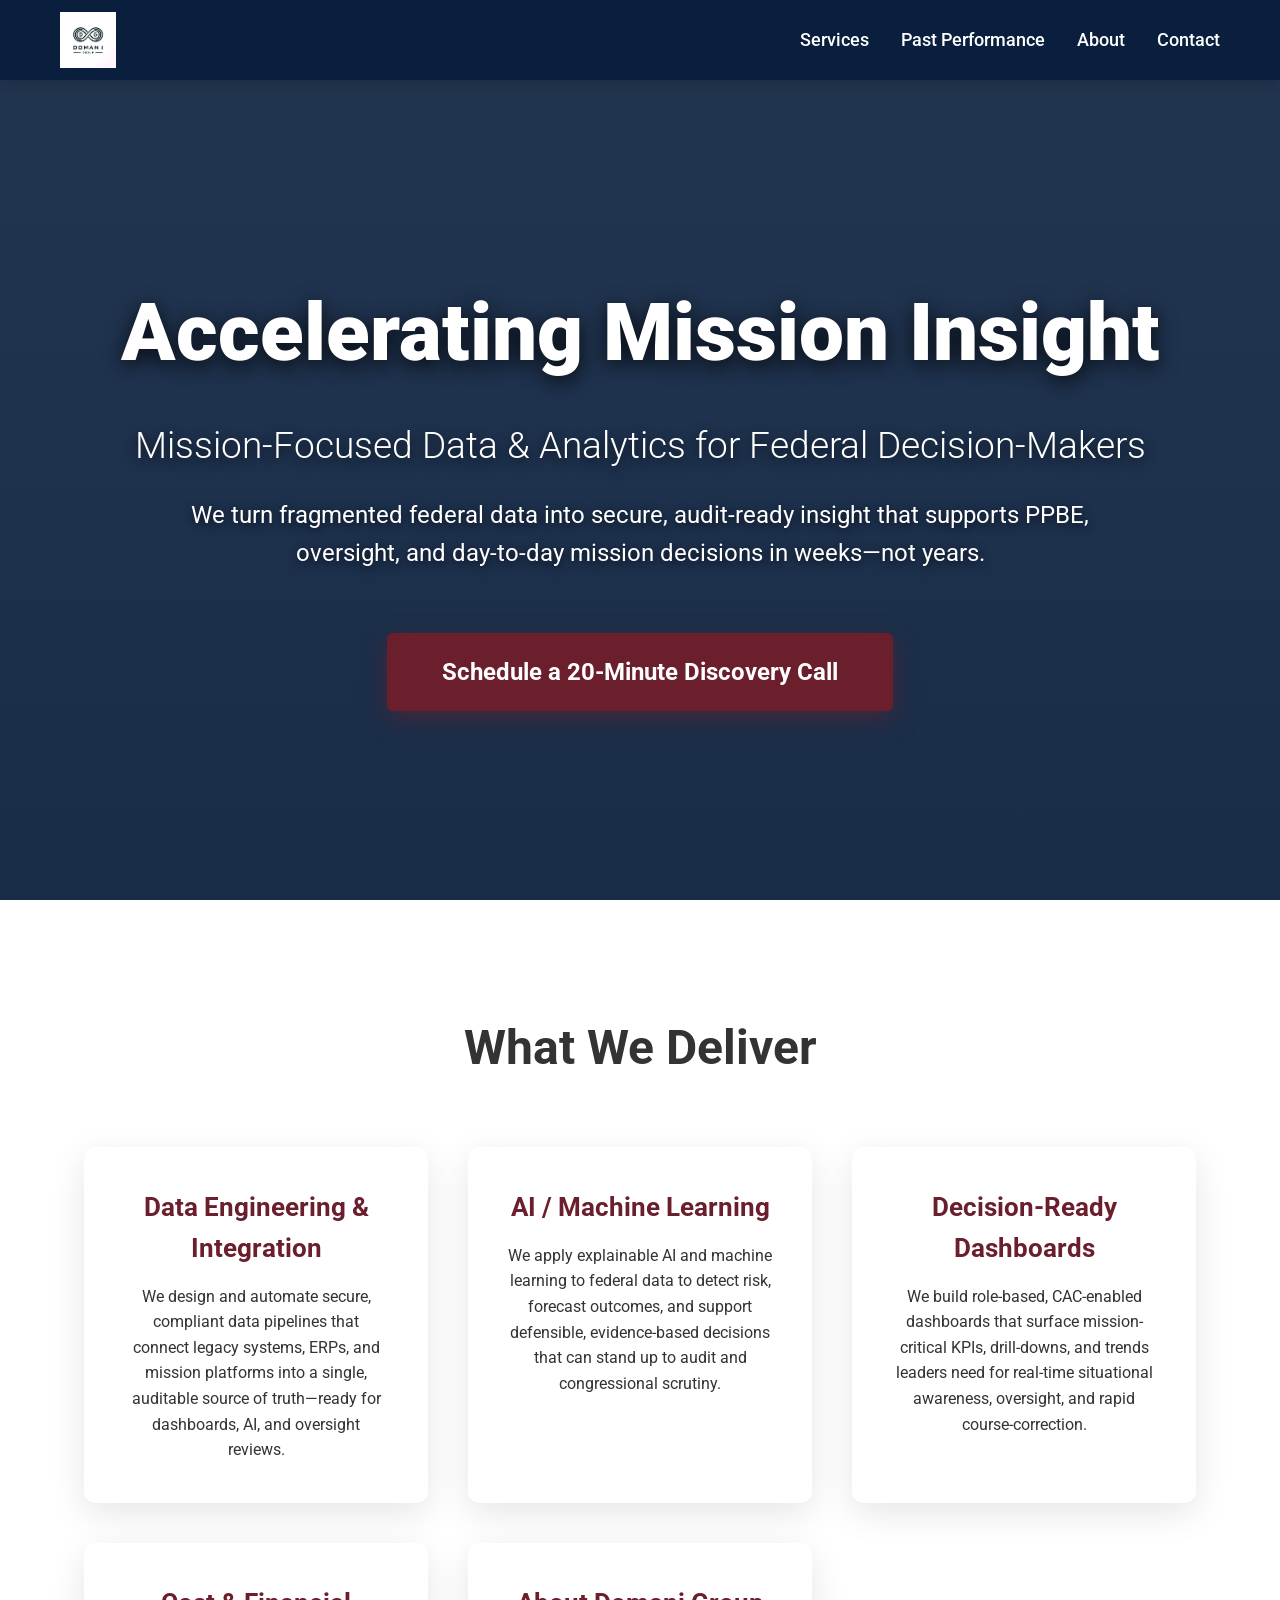
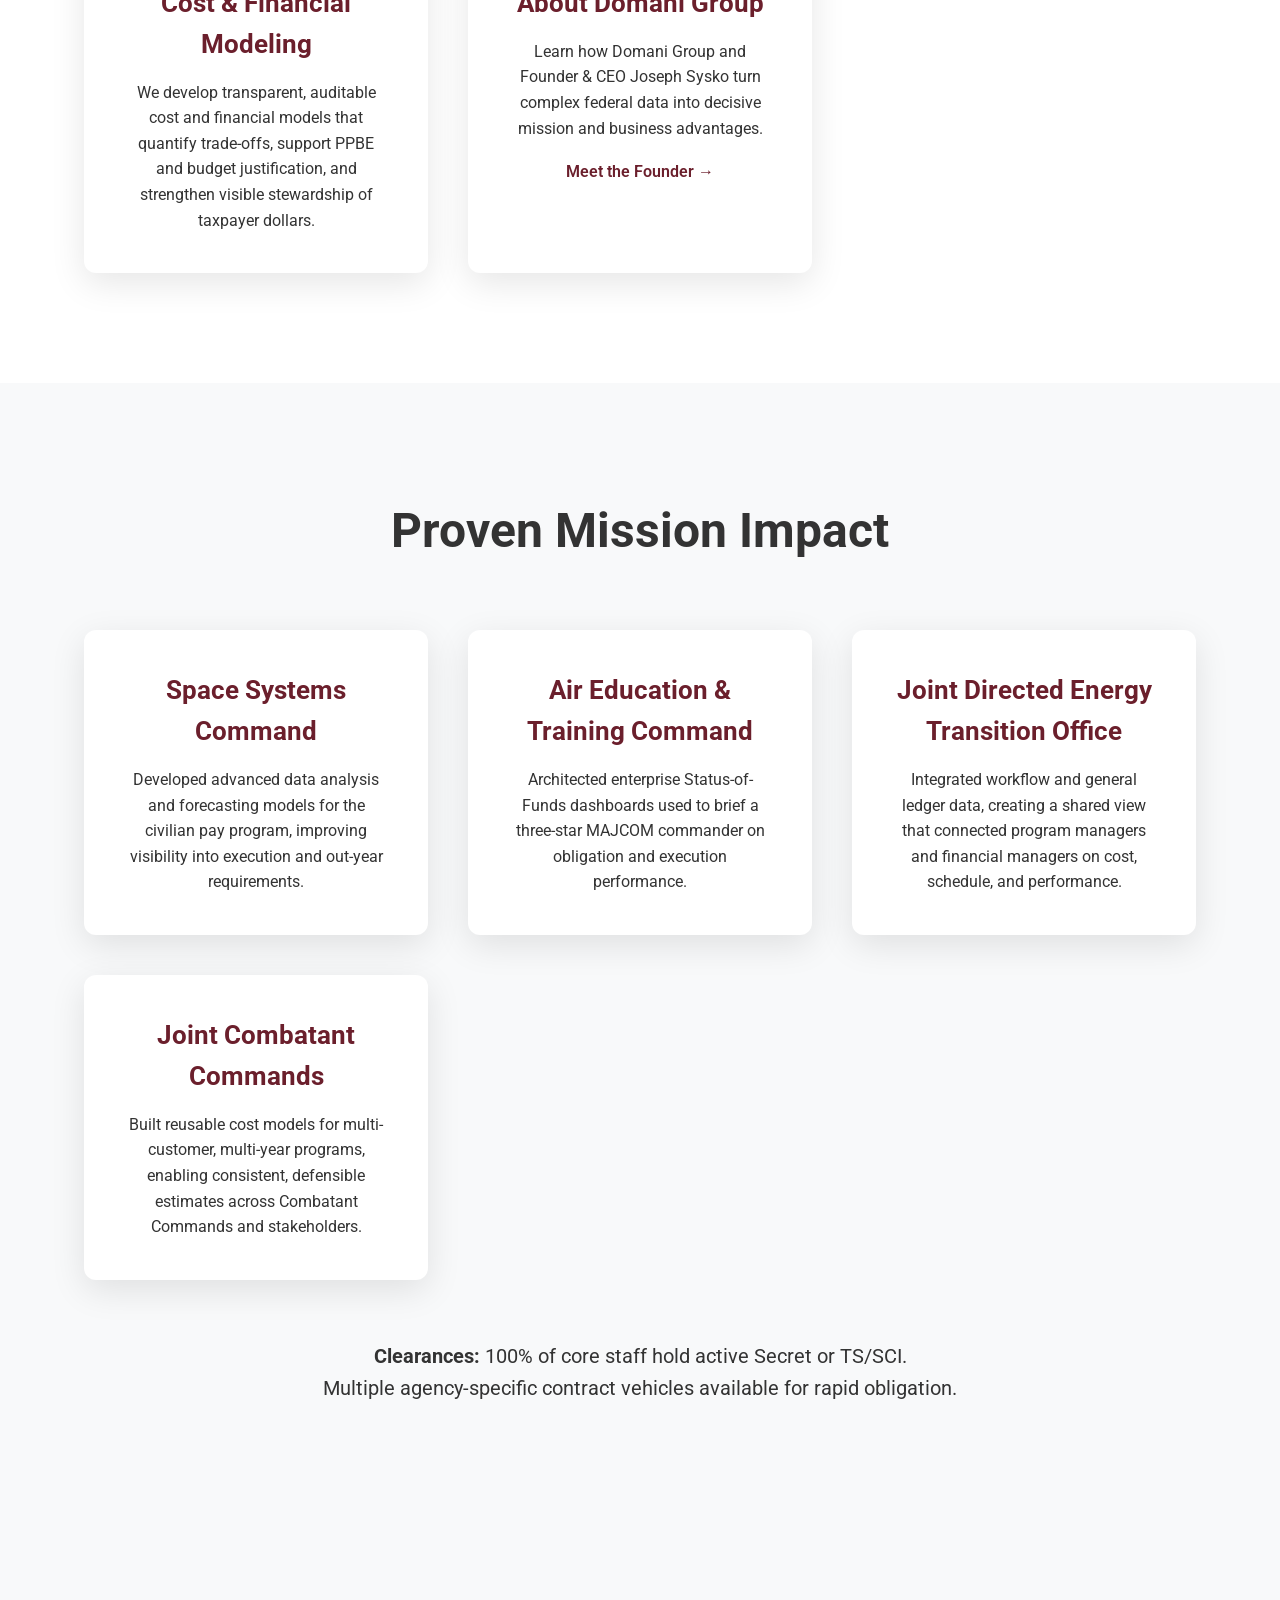
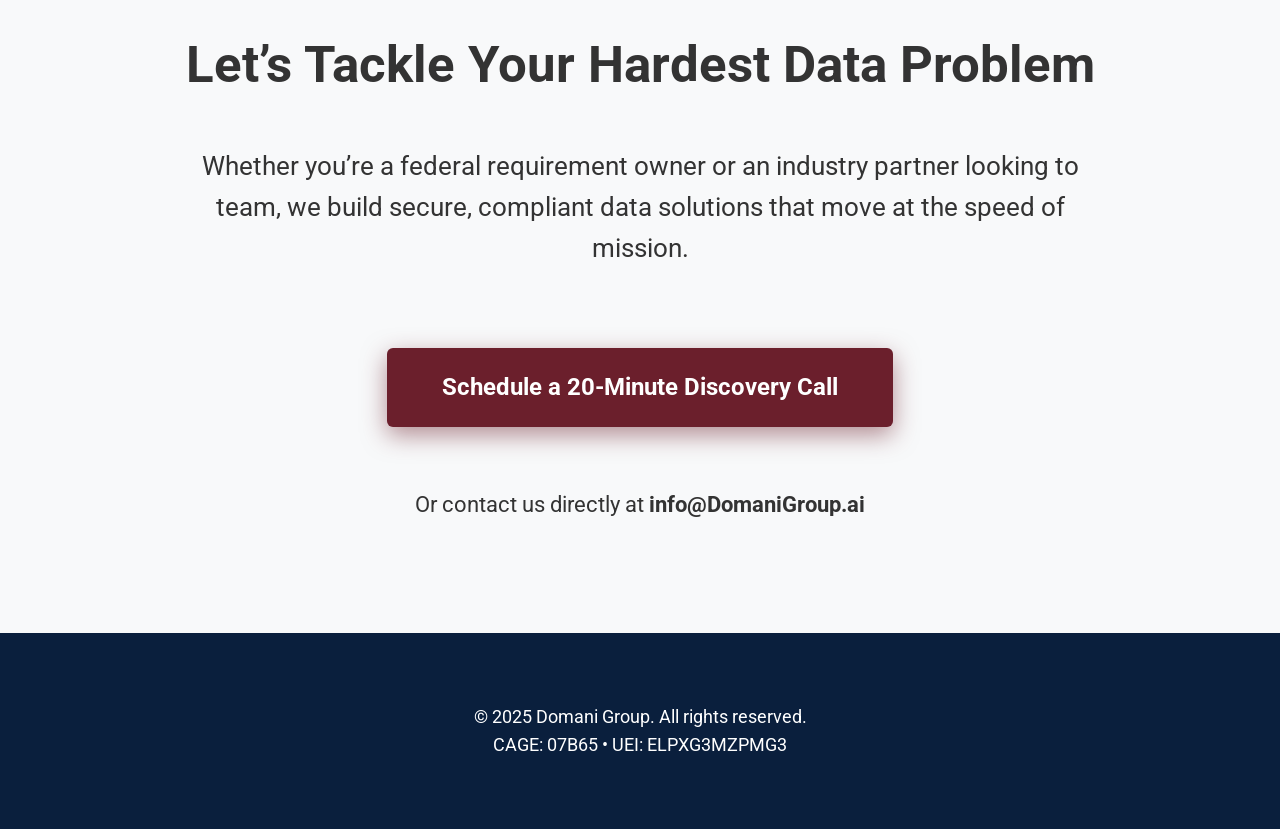
==== commit 486d4fdd: "Update index.html Removed O6/GS15" ====
--- a/index.html
+++ b/index.html
@@ -229,7 +229,7 @@
         <div class="container" style="text-align: center;">
             <h2 style="font-size: 3.2rem;">Let’s Tackle Your Hardest Data Problem</h2>
             <p style="font-size: 1.6rem; max-width: 900px; margin: 40px auto;">
-                Whether you’re an O-6/GS-15 requirements owner or an industry partner looking to team, we build secure, compliant data solutions that move at the speed of mission.
+                Whether you’re a federal requirement owner or an industry partner looking to team, we build secure, compliant data solutions that move at the speed of mission.
             </p>
             <a href="mailto:info@domanigroup.ai?subject=Discovery%20Call%20with%20Domani%20Group" class="btn">
                 Schedule a 20-Minute Discovery Call
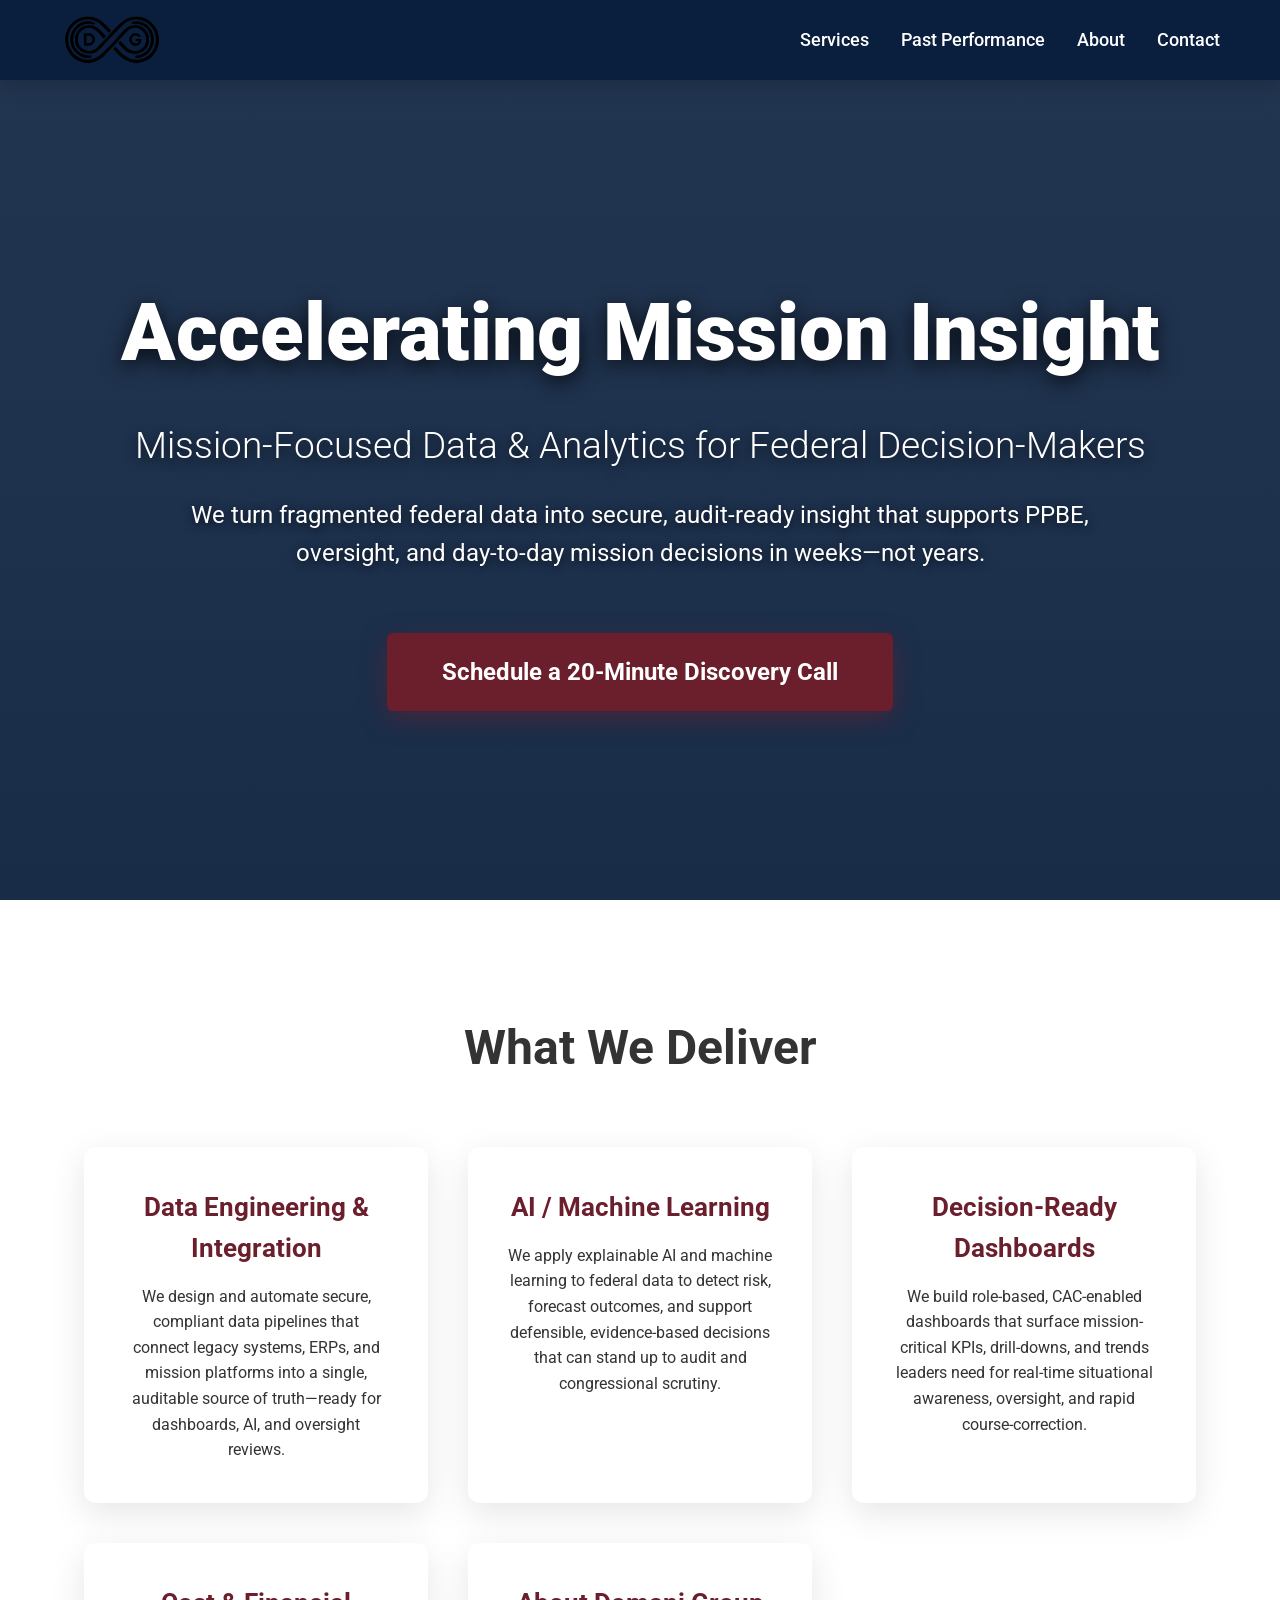
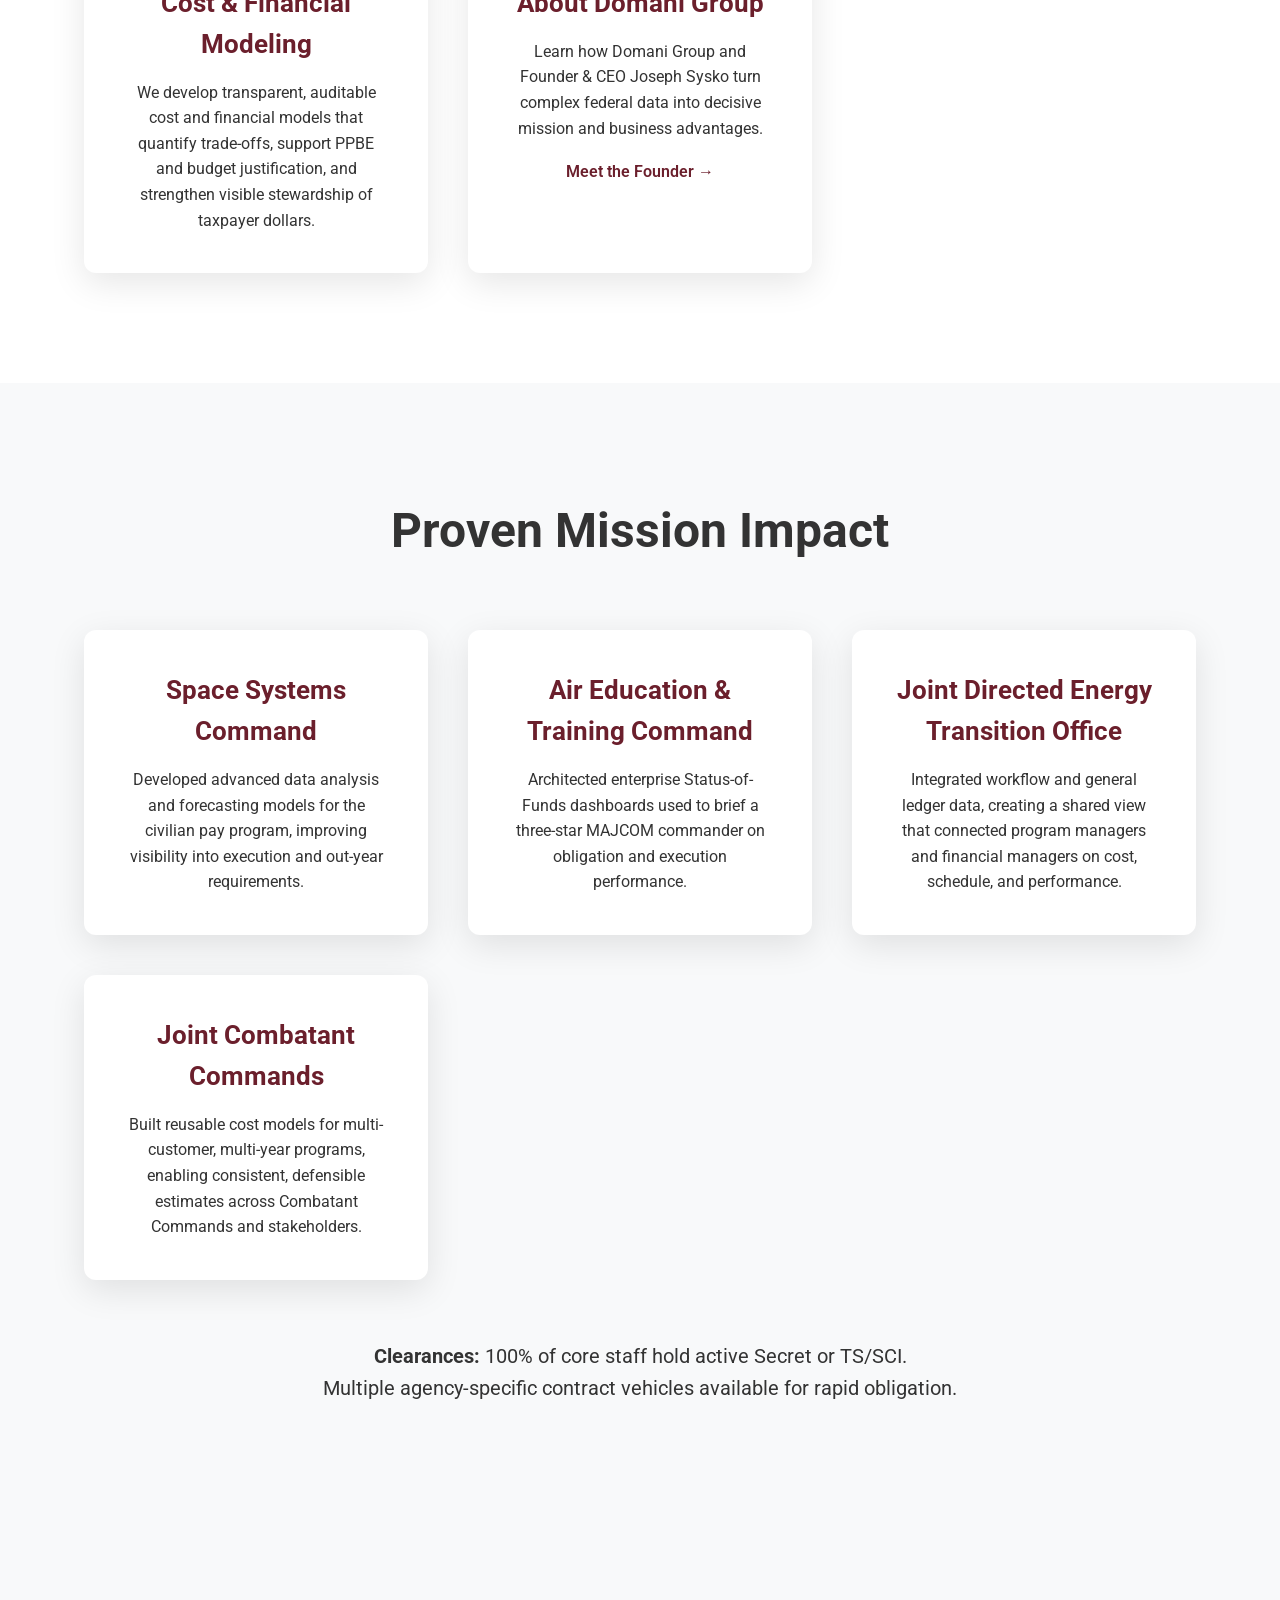
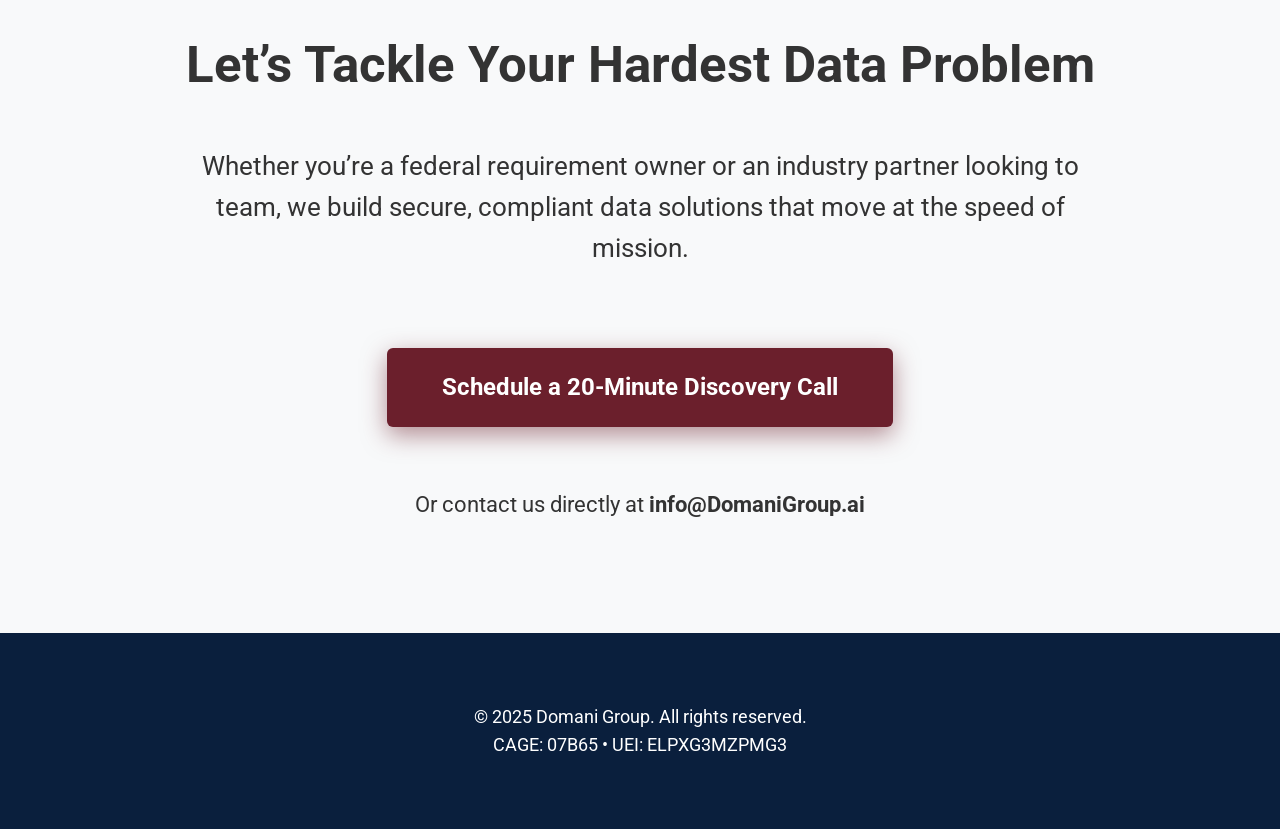
==== commit 39a4cd40: "Update index.html" ====
--- a/index.html
+++ b/index.html
@@ -132,7 +132,7 @@
     <header>
         <div class="container">
             <a href="#home" class="logo">
-                <img src="logo.png" alt="Domani Group Logo">
+                <img src="logo2.png" alt="Domani Group Logo">
             </a>
             <div class="nav-links">
                 <a href="#services">Services</a>
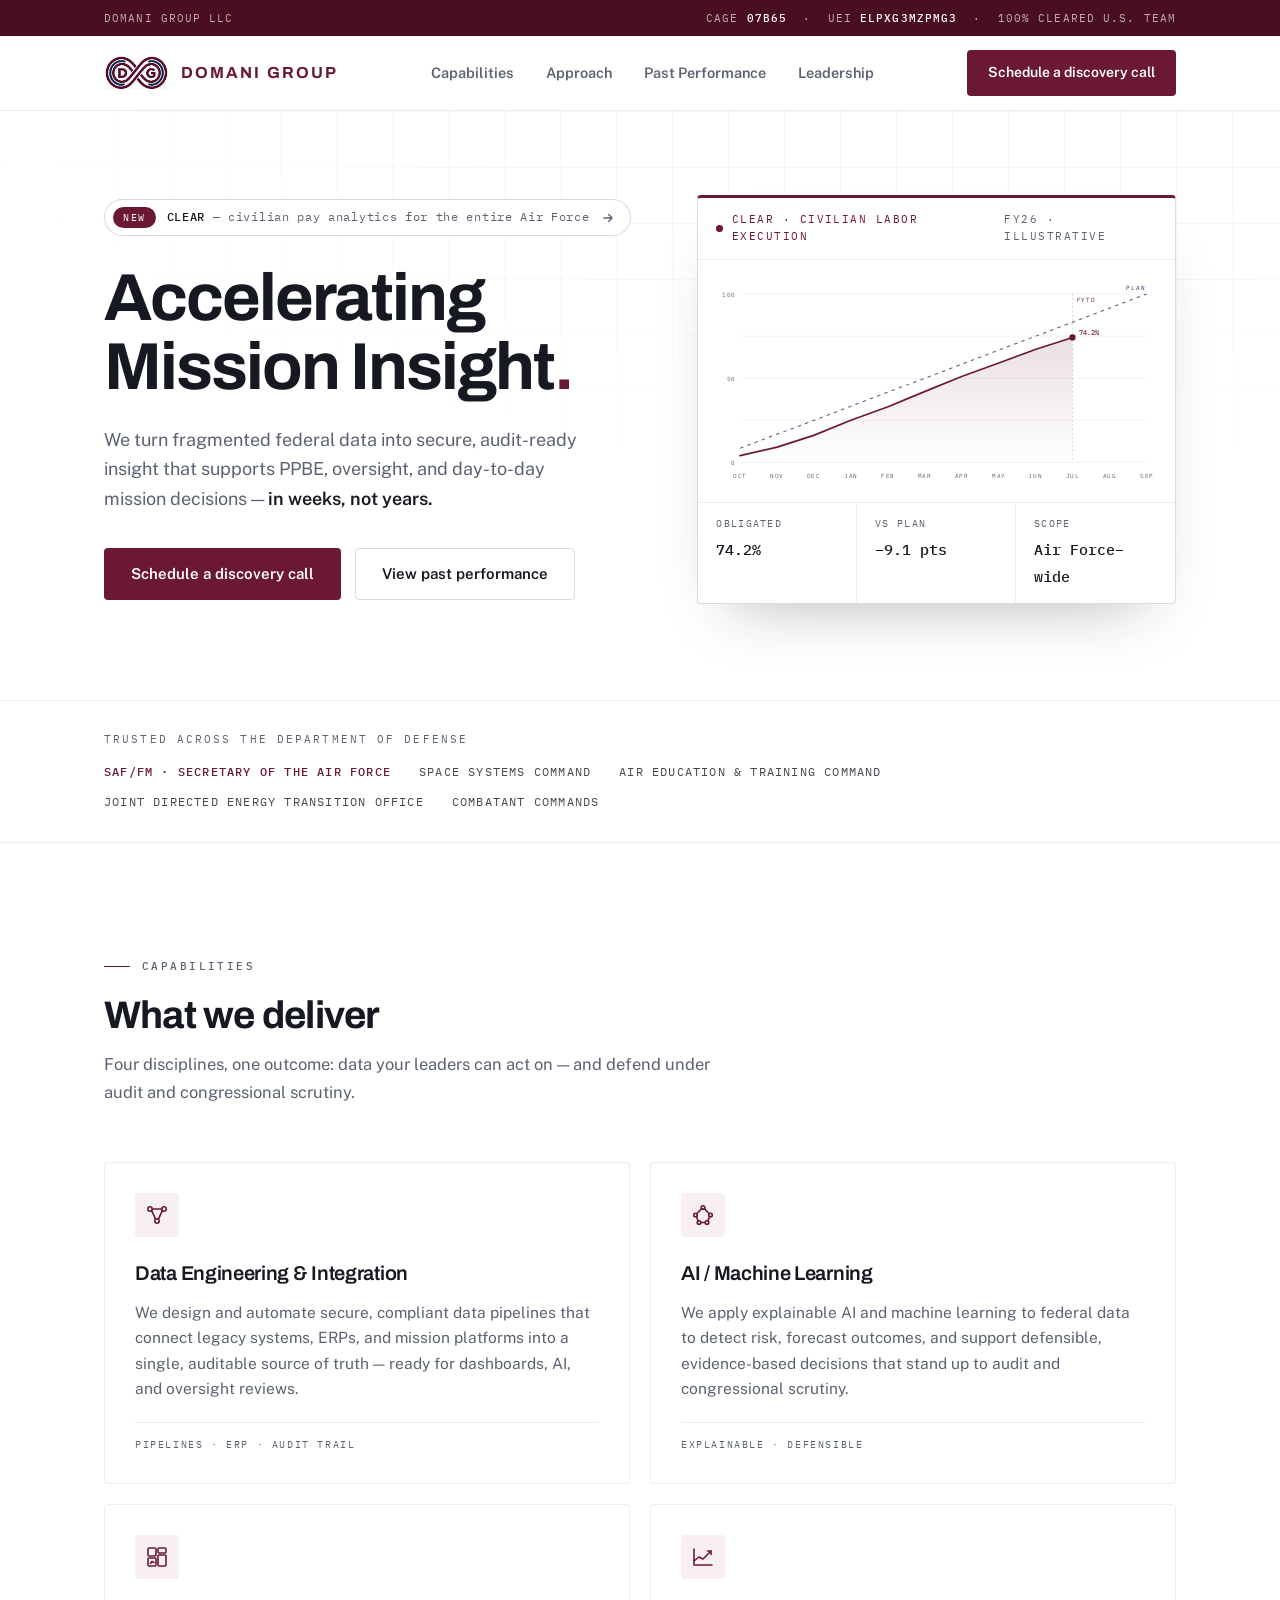
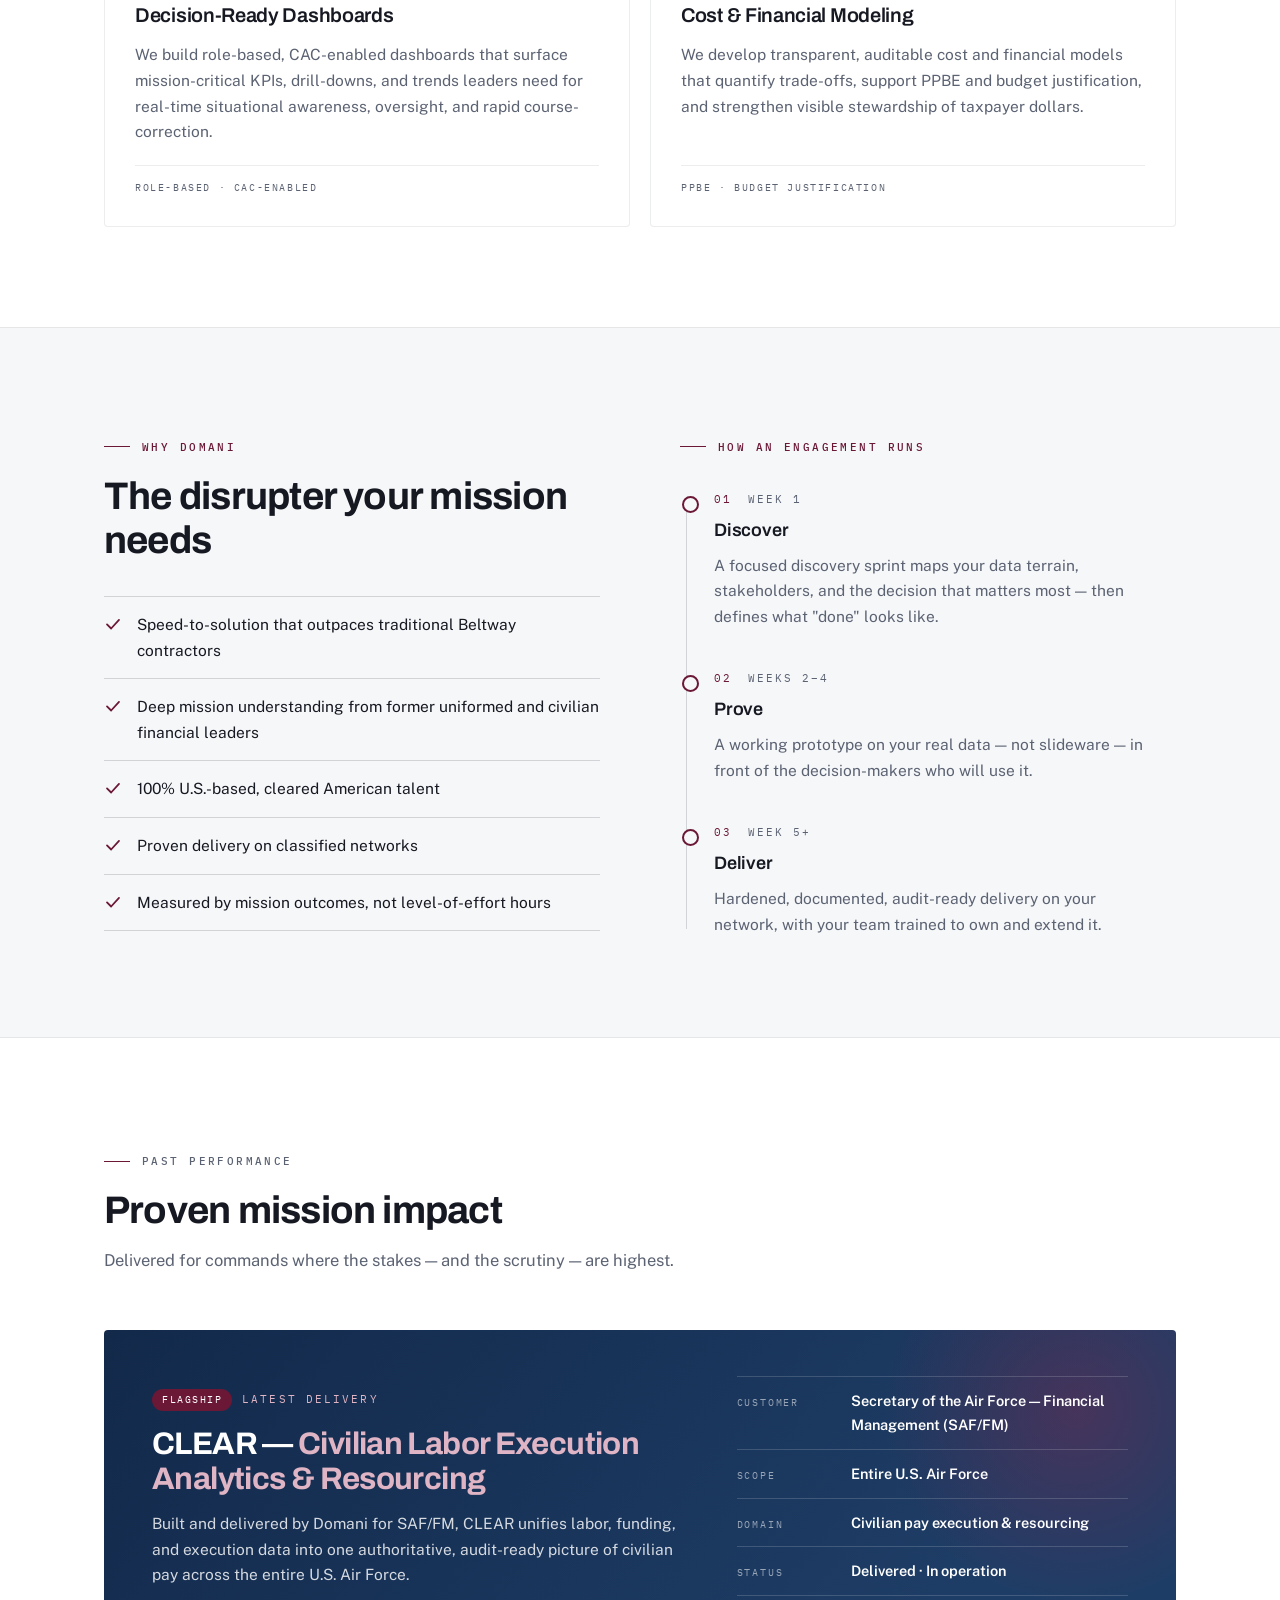
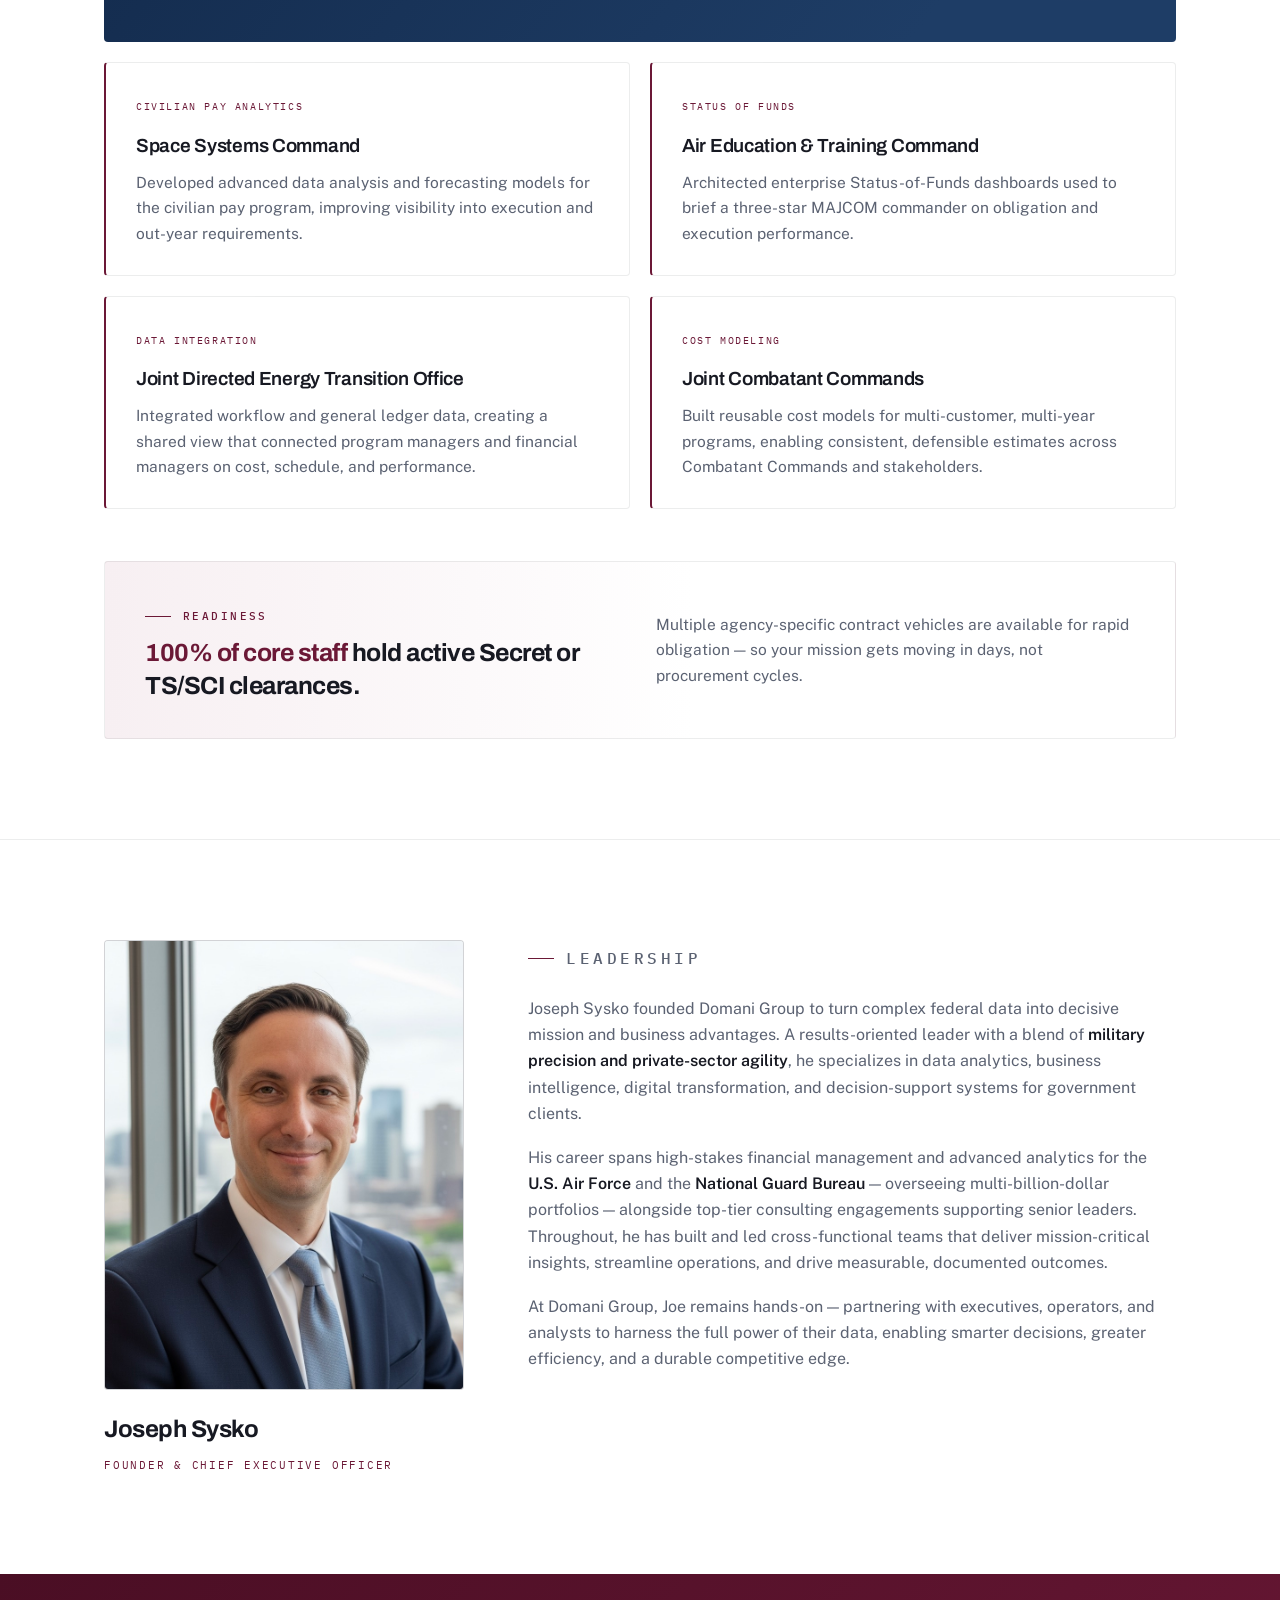
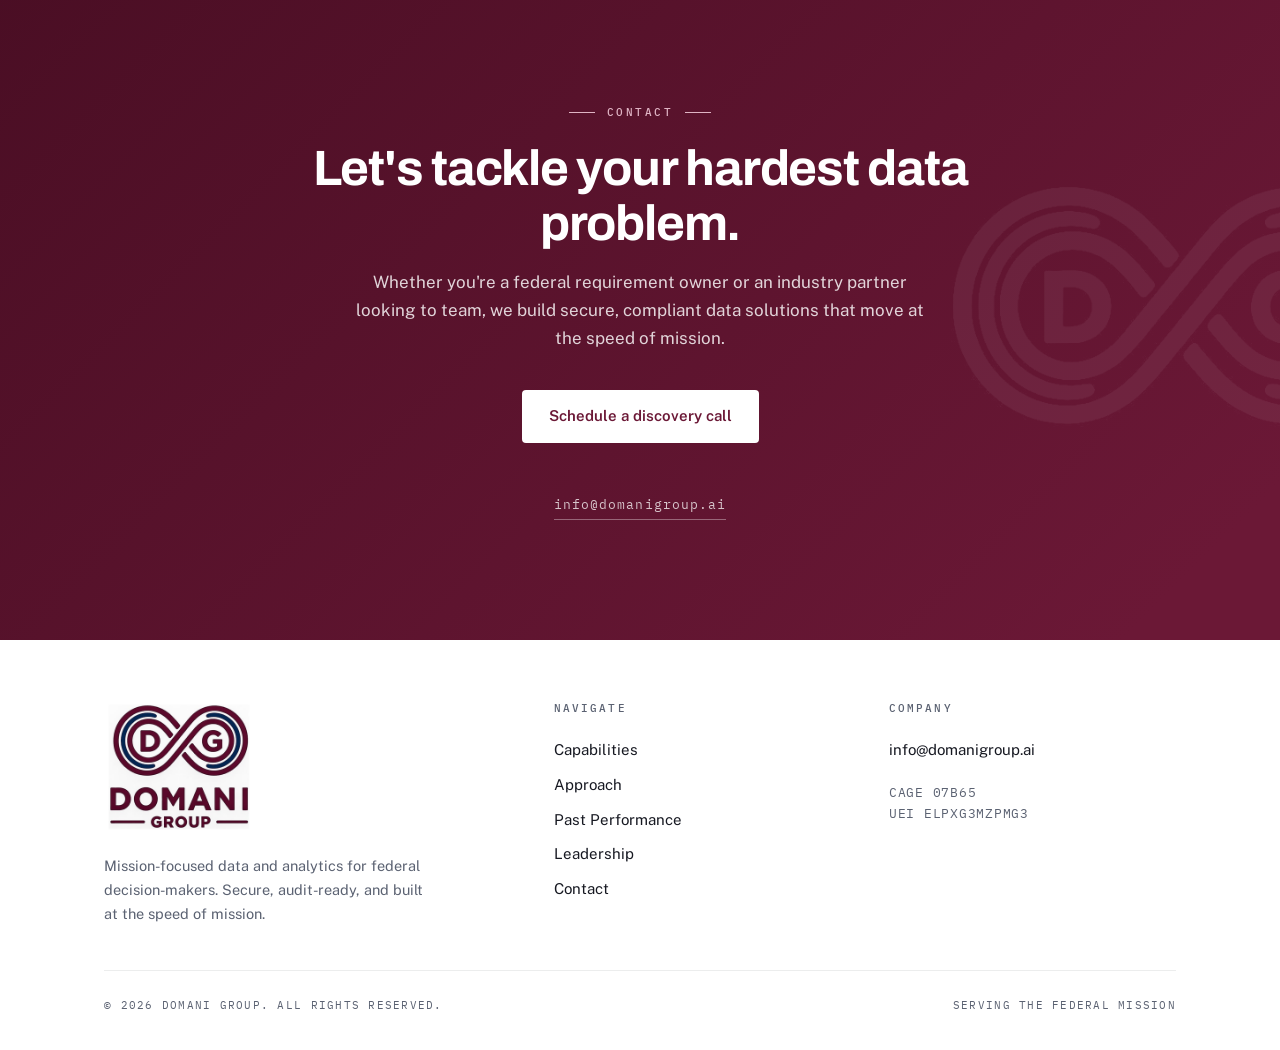
==== commit 9ed29f3e: "Rename index to index.html" ====
--- a/index.html
+++ b/index.html
@@ -1,266 +1,650 @@
 <!DOCTYPE html>
 <html lang="en">
 <head>
-    <meta charset="UTF-8">
-    <meta name="viewport" content="width=device-width, initial-scale=1.0">
-    <title>Domani Group | Accelerating Mission Insight</title>
-    <meta name="description" content="Domani Group delivers mission-focused data engineering, AI/ML, predictive analytics, and decision-ready dashboards to the U.S. Federal Government and DoD.">
-    <link href="https://fonts.googleapis.com/css2?family=Roboto:wght@300;400;500;700;900&display=swap" rel="stylesheet">
-    <style>
-        :root {
-            --navy: #0A1F3D;
-            --maroon: #6B1F2C;
-            --lightgray: #f8f9fa;
-            --white: #ffffff;
-        }
-        * { margin: 0; padding: 0; box-sizing: border-box; }
-        body { font-family: 'Roboto', sans-serif; color: #333; line-height: 1.6; overflow-x: hidden; }
-        img { max-width: 100%; height: auto; display: block; }
-
-        /* Header - Slim and fixed */
-        header {
-            background: var(--navy);
-            padding: 12px 0;
-            position: fixed;
-            top: 0;
-            width: 100%;
-            z-index: 1000;
-            box-shadow: 0 4px 20px rgba(0, 0, 0, 0.2);
-        }
-
-        /* General container (no flex by default) */
-        .container {
-            max-width: 1200px;
-            margin: 0 auto;
-            padding: 0 20px;
-        }
-
-        /* Header-specific flex layout */
-        header .container {
-            display: flex;
-            justify-content: space-between;
-            align-items: center;
-            position: relative;
-        }
-
-        .logo img { height: 56px; transition: 0.3s; }
-        .logo img:hover { transform: scale(1.05); }
-
-        /* Desktop Nav */
-        .nav-links { display: flex; }
-        .nav-links a { color: white; margin-left: 32px; font-weight: 500; font-size: 1.1rem; text-decoration: none; }
-        .nav-links a:hover { color: var(--maroon); }
-
-        /* Mobile Hamburger */
-        .hamburger { display: none; cursor: pointer; padding: 6px; }
-        .hamburger span { display: block; width: 28px; height: 3px; background: white; margin: 6px 0; transition: 0.4s; border-radius: 3px; }
-        .hamburger.active span:nth-child(1) { transform: rotate(45deg) translate(7px, 7px); }
-        .hamburger.active span:nth-child(2) { opacity: 0; }
-        .hamburger.active span:nth-child(3) { transform: rotate(-45deg) translate(7px, -7px); }
-
-        /* Mobile Menu - Flush under header */
-        .mobile-menu {
-            position: absolute;
-            top: 100%; /* Directly under header */
-            left: 0;
-            width: 100%;
-            background: var(--navy);
-            box-shadow: 0 10px 20px rgba(0, 0, 0, 0.3);
-            display: none;
-            text-align: center;
-        }
-        .mobile-menu.active { display: block; }
-        .mobile-menu a { display: block; color: white; padding: 18px 20px; font-size: 1.2rem; text-decoration: none; }
-        .mobile-menu a:hover { background: var(--maroon); }
-
-        /* Hero */
-        .hero {
-            background: linear-gradient(rgba(10, 31, 61, 0.90), rgba(10, 31, 61, 0.94)), url('https://images.unsplash.com/photo-1504639725590-34d0984388bd?ixlib=rb-4.0.3&auto=format&fit=crop&q=80') center/cover;
-            min-height: calc(100vh - 80px); /* Full viewport minus header */
-            margin-top: 80px; /* Push entire hero below fixed header */
-            display: flex;
-            align-items: center;
-            justify-content: center;
-            text-align: center;
-            color: var(--white);
-            padding: 40px 0;
-        }
-        .hero h1 { font-size: 5rem; font-weight: 900; text-shadow: 0 5px 20px rgba(0, 0, 0, 0.8); margin: 0; color: var(--white); }
-        .hero h2 { font-size: 2.3rem; font-weight: 300; text-shadow: 0 3px 12px rgba(0, 0, 0, 0.7); margin: 20px 0; color: var(--white); }
-        .hero p { font-size: 1.5rem; max-width: 900px; margin: 20px auto; text-shadow: 0 2px 10px rgba(0, 0, 0, 0.7); color: var(--white); }
-        .btn { display: inline-block; background: var(--maroon); color: var(--white) !important; font-size: 1.5rem; font-weight: 700; padding: 20px 55px; border-radius: 6px; margin-top: 40px; text-decoration: none; box-shadow: 0 8px 25px rgba(107, 31, 44, 0.5); transition: 0.3s; }
-        .btn:hover { background: #8b2d47; transform: translateY(-4px); }
-
-        /* Sections */
-        section { 
-            padding: 110px 5%; 
-            scroll-margin-top: 90px; /* Helps with fixed header when using #anchors */
-        }
-        .alt { background: var(--lightgray); }
-        .grid { display: grid; grid-template-columns: repeat(auto-fit, minmax(300px, 1fr)); gap: 40px; margin-top: 60px; }
-        .card { background: var(--white); padding: 40px; border-radius: 12px; box-shadow: 0 10px 35px rgba(0, 0, 0, 0.1); text-align: center; transition: 0.3s; }
-        .card:hover { transform: translateY(-12px); }
-        .card h3 { color: var(--maroon); font-size: 1.6rem; margin-bottom: 15px; }
-
-        /* Footer */
-        footer { background: var(--navy); color: var(--white); text-align: center; padding: 70px 20px; }
-        footer a { color: var(--maroon); font-weight: 600; }
-
-        /* Mobile Responsive */
-        @media (max-width: 900px) {
-            .hamburger { display: block; }
-            .nav-links { display: none; }
-            .mobile-menu { top: 100%; }
-        }
-        @media (max-width: 768px) {
-            .hero h1 { font-size: 3.8rem; }
-            .hero h2 { font-size: 1.9rem; }
-            section { padding: 80px 5%; }
-            .grid { gap: 30px; }
-        }
-        @media (max-width: 480px) {
-            .hero h1 { font-size: 3rem; }
-            .hero h2 { font-size: 1.6rem; }
-            .btn { font-size: 1.3rem; padding: 16px 40px; }
-            .card { padding: 30px; }
-            section { padding: 60px 5%; }
-        }
-    </style>
+<meta charset="UTF-8">
+<meta name="viewport" content="width=device-width, initial-scale=1.0">
+<title>Domani Group | Accelerating Mission Insight</title>
+<meta name="description" content="Domani Group delivers mission-focused data engineering, AI/ML, and decision-ready analytics to the U.S. Federal Government and DoD. Builders of CLEAR — civilian pay analytics for the entire U.S. Air Force.">
+<link rel="canonical" href="https://domanigroup.ai/">
+<meta name="theme-color" content="#4A0E24">
+<meta property="og:title" content="Domani Group | Accelerating Mission Insight">
+<meta property="og:description" content="Mission-focused data & analytics for federal decision-makers. Builders of CLEAR — Civilian Labor Execution Analytics & Resourcing — for the U.S. Air Force.">
+<meta property="og:type" content="website">
+<meta property="og:url" content="https://domanigroup.ai/">
+<meta property="og:image" content="https://domanigroup.ai/logo-full.png">
+<link rel="icon" href="favicon.png">
+<link rel="preconnect" href="https://fonts.googleapis.com">
+<link rel="preconnect" href="https://fonts.gstatic.com" crossorigin>
+<link href="https://fonts.googleapis.com/css2?family=Archivo:wght@600;700&family=Public+Sans:wght@400;600&family=IBM+Plex+Mono:wght@400;500&display=swap" rel="stylesheet">
+<script type="application/ld+json">
+{"@context":"https://schema.org","@type":"Organization","name":"Domani Group","url":"https://domanigroup.ai","logo":"https://domanigroup.ai/logo-full.png","email":"info@domanigroup.ai","slogan":"Accelerating Mission Insight","description":"Federal data and analytics consultancy serving the U.S. Federal Government and Department of Defense."}
+</script>
+<script>document.documentElement.classList.add('js');</script>
+<style>
+  :root{
+    --maroon:#6B1836;
+    --maroon-deep:#4A0E24;
+    --maroon-bright:#88254A;
+    --maroon-tint:#F7EFF2;
+    --navy:#1E3D66;
+    --navy-deep:#12294A;
+    --bg:#FFFFFF;
+    --wash:#F6F7F9;
+    --ink:#171922;
+    --muted:#5B6272;
+    --line:rgba(23,25,34,.08);
+    --line-strong:rgba(23,25,34,.16);
+    --display:'Archivo',system-ui,sans-serif;
+    --body:'Public Sans',system-ui,sans-serif;
+    --mono:'IBM Plex Mono',ui-monospace,'SFMono-Regular',monospace;
+    --radius:4px;
+    --container:1120px;
+  }
+  *{margin:0;padding:0;box-sizing:border-box}
+  html{scroll-behavior:smooth}
+  body{background:var(--bg);color:var(--ink);font-family:var(--body);font-size:16.5px;line-height:1.65;-webkit-font-smoothing:antialiased}
+  ::selection{background:rgba(107,24,54,.14)}
+  a{color:inherit;text-decoration:none}
+  img{max-width:100%;display:block}
+  .container{max-width:var(--container);margin:0 auto;padding:0 24px}
+  .skip{position:absolute;left:-9999px;top:0;z-index:200;background:var(--maroon);color:#fff;padding:10px 18px;font-family:var(--mono);font-size:13px}
+  .skip:focus{left:16px;top:16px}
+  :focus-visible{outline:2px solid var(--maroon);outline-offset:3px;border-radius:2px}
+
+  /* ============ Chrome ============ */
+  .cred{background:var(--maroon-deep);color:rgba(255,255,255,.66);font-family:var(--mono);font-size:11px;letter-spacing:.1em}
+  .cred .container{display:flex;justify-content:space-between;align-items:center;height:36px}
+  .cred b{color:#fff;font-weight:500}
+
+  .nav{position:sticky;top:0;z-index:100;background:rgba(255,255,255,.94);backdrop-filter:blur(10px);-webkit-backdrop-filter:blur(10px);border-bottom:1px solid var(--line);transition:box-shadow .3s}
+  .nav.scrolled{box-shadow:0 10px 30px -20px rgba(23,25,34,.35)}
+  .nav .container{display:flex;align-items:center;justify-content:space-between;height:74px;gap:24px}
+  .wordmark{display:flex;align-items:center;gap:12px}
+  .wordmark img{height:36px;width:auto}
+  .wordmark b{font-family:var(--display);font-weight:700;font-size:16px;letter-spacing:.13em;color:var(--maroon);white-space:nowrap}
+  .nav-links{display:flex;gap:32px;align-items:center}
+  .nav-links a{font-size:14.5px;font-weight:600;color:var(--muted);transition:color .2s}
+  .nav-links a:hover{color:var(--maroon)}
+
+  .btn{display:inline-flex;align-items:center;justify-content:center;gap:10px;font-weight:600;font-size:15px;padding:13px 26px;border-radius:var(--radius);border:1px solid transparent;cursor:pointer;transition:background .2s,border-color .2s,color .2s,transform .2s;white-space:nowrap}
+  .btn-solid{background:var(--maroon);color:#fff}
+  .btn-solid:hover{background:var(--maroon-bright);transform:translateY(-1px)}
+  .btn-ghost{border-color:var(--line-strong);color:var(--ink)}
+  .btn-ghost:hover{border-color:var(--maroon);color:var(--maroon)}
+  .btn-light{background:#fff;color:var(--maroon)}
+  .btn-light:hover{background:var(--maroon-tint);transform:translateY(-1px)}
+  .btn-sm{padding:10px 20px;font-size:14px}
+
+  .burger{display:none;background:none;border:1px solid var(--line-strong);border-radius:var(--radius);width:42px;height:42px;cursor:pointer;flex-direction:column;align-items:center;justify-content:center;gap:5px}
+  .burger span{display:block;width:18px;height:2px;background:var(--ink);transition:transform .25s,opacity .25s}
+  .menu-open .burger span:nth-child(1){transform:translateY(7px) rotate(45deg)}
+  .menu-open .burger span:nth-child(2){opacity:0}
+  .menu-open .burger span:nth-child(3){transform:translateY(-7px) rotate(-45deg)}
+  .mobile-menu{display:none;position:fixed;inset:0;z-index:99;background:var(--bg);padding:120px 24px 40px;flex-direction:column;gap:8px}
+  .menu-open .mobile-menu{display:flex}
+  .mobile-menu a{font-family:var(--display);font-size:26px;font-weight:700;padding:14px 0;border-bottom:1px solid var(--line)}
+  .mobile-menu .btn{margin-top:28px}
+  .menu-open{overflow:hidden}
+
+  /* ============ Type patterns ============ */
+  .eyebrow{display:inline-flex;align-items:center;gap:12px;font-family:var(--mono);font-size:11px;font-weight:500;letter-spacing:.22em;text-transform:uppercase;color:var(--maroon)}
+  .eyebrow::before{content:"";width:26px;height:1px;background:var(--maroon)}
+  .section{padding:100px 0}
+  .section-head{max-width:640px;margin-bottom:56px}
+  h2.title{font-family:var(--display);font-weight:700;font-size:clamp(1.85rem,3.2vw,2.4rem);line-height:1.15;letter-spacing:-.02em;margin-top:18px}
+  .section-head p{color:var(--muted);margin-top:14px}
+
+  /* ============ Hero ============ */
+  .hero{position:relative;overflow:hidden}
+  .hero::before{content:"";position:absolute;inset:0;pointer-events:none;background-image:linear-gradient(var(--line) 1px,transparent 1px),linear-gradient(90deg,var(--line) 1px,transparent 1px);background-size:56px 56px;opacity:.5;-webkit-mask-image:radial-gradient(110% 90% at 72% 4%,#000 20%,transparent 70%);mask-image:radial-gradient(110% 90% at 72% 4%,#000 20%,transparent 70%)}
+  .hero .container{position:relative;z-index:1;display:grid;grid-template-columns:1.05fr .95fr;gap:64px;align-items:center;padding-top:84px;padding-bottom:96px}
+  .flag{display:inline-flex;align-items:center;gap:11px;background:var(--bg);border:1px solid var(--line-strong);border-radius:100px;padding:7px 15px 7px 8px;font-family:var(--mono);font-size:11.5px;letter-spacing:.06em;color:var(--muted);margin-bottom:28px;transition:border-color .2s,color .2s}
+  .flag .pill{background:var(--maroon);color:#fff;border-radius:100px;padding:3px 10px;font-size:9.5px;letter-spacing:.16em}
+  .flag b{color:var(--ink);font-weight:500}
+  .flag .arrow{transition:transform .2s}
+  .flag:hover{border-color:var(--maroon);color:var(--maroon)}
+  .flag:hover .arrow{transform:translateX(3px)}
+  .hero h1{font-family:var(--display);font-weight:700;font-size:clamp(2.6rem,5.4vw,4.15rem);line-height:1.04;letter-spacing:-.03em;margin:0 0 22px}
+  .hero h1 .dot{color:var(--maroon)}
+  .hero .lede{color:var(--muted);font-size:18px;max-width:500px}
+  .hero .lede strong{color:var(--ink);font-weight:600}
+  .hero-ctas{display:flex;gap:14px;margin-top:34px;flex-wrap:wrap}
+
+  /* ============ Panel ============ */
+  .panel{background:var(--bg);border:1px solid var(--line-strong);border-top:3px solid var(--maroon);border-radius:var(--radius);box-shadow:0 30px 60px -34px rgba(23,25,34,.35)}
+  .panel-head{display:flex;justify-content:space-between;align-items:center;gap:16px;padding:13px 18px;border-bottom:1px solid var(--line);font-family:var(--mono);font-size:10.5px;letter-spacing:.14em;color:var(--muted)}
+  .panel-head .live{display:flex;align-items:center;gap:9px;color:var(--maroon)}
+  .live-dot{width:7px;height:7px;border-radius:50%;background:var(--maroon);box-shadow:0 0 0 0 rgba(107,24,54,.5);animation:pulse 2.2s infinite}
+  @keyframes pulse{0%{box-shadow:0 0 0 0 rgba(107,24,54,.4)}70%{box-shadow:0 0 0 9px rgba(107,24,54,0)}100%{box-shadow:0 0 0 0 rgba(107,24,54,0)}}
+  .panel-chart{padding:20px 14px 12px}
+  .panel-chart svg{width:100%;height:auto;display:block}
+  .chart-grid line{stroke:var(--line);stroke-width:1}
+  .chart-axis text{font-family:var(--mono);font-size:9px;fill:var(--muted);letter-spacing:.08em}
+  .chart-plan{fill:none;stroke:var(--navy);stroke-width:1.5;stroke-dasharray:5 6;opacity:.8}
+  .chart-plan-label{font-family:var(--mono);font-size:8.5px;fill:var(--navy);letter-spacing:.14em}
+  .chart-exec{fill:none;stroke:var(--maroon);stroke-width:2.4;stroke-linecap:round;stroke-linejoin:round}
+  .chart-fill{fill:url(#execgrad)}
+  .chart-today{stroke:rgba(107,24,54,.35);stroke-width:1;stroke-dasharray:2 4}
+  .chart-today-label{font-family:var(--mono);font-size:8.5px;fill:var(--maroon);letter-spacing:.12em}
+  .chart-endpoint{fill:var(--maroon)}
+  .chart-endlabel{font-family:var(--mono);font-size:10px;fill:var(--maroon);font-weight:500}
+  .panel-stats{display:grid;grid-template-columns:repeat(3,1fr);border-top:1px solid var(--line)}
+  .panel-stats div{padding:13px 18px;border-right:1px solid var(--line);font-family:var(--mono)}
+  .panel-stats div:last-child{border-right:none}
+  .panel-stats small{display:block;font-size:9.5px;letter-spacing:.14em;color:var(--muted);margin-bottom:4px}
+  .panel-stats strong{font-size:14.5px;font-weight:500;color:var(--ink)}
+
+  /* ============ Proof ============ */
+  .proof{border-top:1px solid var(--line);border-bottom:1px solid var(--line);padding:30px 0}
+  .proof .container{display:flex;flex-wrap:wrap;align-items:baseline;gap:14px 40px}
+  .proof-label{font-family:var(--mono);font-size:10.5px;letter-spacing:.2em;color:var(--muted);text-transform:uppercase;flex:none}
+  .proof-names{display:flex;flex-wrap:wrap;gap:10px 28px;font-family:var(--mono);font-size:12px;letter-spacing:.1em;color:var(--ink);text-transform:uppercase}
+  .proof-names span{opacity:.8}
+  .proof-names .first{color:var(--maroon);opacity:1;font-weight:500}
+
+  /* ============ Capabilities ============ */
+  .cap-grid{display:grid;grid-template-columns:repeat(2,1fr);gap:20px}
+  .card{position:relative;overflow:hidden;display:flex;flex-direction:column;background:var(--bg);border:1px solid var(--line);border-radius:var(--radius);padding:30px;transition:border-color .25s,transform .25s,box-shadow .25s}
+  .card::before{content:"";position:absolute;top:0;left:0;height:2px;width:100%;background:var(--maroon);transform:scaleX(0);transform-origin:left;transition:transform .4s cubic-bezier(.5,0,.2,1)}
+  .card:hover{border-color:var(--line-strong);transform:translateY(-3px);box-shadow:0 24px 50px -34px rgba(23,25,34,.3)}
+  .card:hover::before{transform:scaleX(1)}
+  .chip{width:44px;height:44px;border-radius:var(--radius);background:var(--maroon-tint);color:var(--maroon);display:grid;place-items:center;margin-bottom:20px}
+  .card h3{font-family:var(--display);font-weight:600;font-size:20px;letter-spacing:-.015em;margin-bottom:10px}
+  .card p{color:var(--muted);font-size:15.5px}
+  .card-tags{margin-top:auto;padding-top:20px;font-family:var(--mono);font-size:10px;letter-spacing:.16em;color:var(--muted)}
+  .card-tags::before{content:"";display:block;width:100%;height:1px;background:var(--line);margin-bottom:14px}
+
+  /* ============ Approach ============ */
+  .approach{background:var(--wash);border-top:1px solid var(--line);border-bottom:1px solid var(--line)}
+  .approach-grid{display:grid;grid-template-columns:1fr 1fr;gap:80px;align-items:start}
+  .checklist{list-style:none;margin-top:34px}
+  .checklist li{display:flex;gap:15px;padding:15px 0;border-bottom:1px solid var(--line-strong);font-size:15.5px}
+  .checklist li:first-child{border-top:1px solid var(--line-strong)}
+  .checklist .ck{flex:none;width:18px;height:18px;margin-top:3px;color:var(--maroon)}
+  .lane-label{margin-bottom:34px}
+  .timeline{position:relative;padding-left:34px}
+  .timeline::before{content:"";position:absolute;left:6px;top:8px;bottom:8px;width:1px;background:var(--line-strong)}
+  .step{position:relative;padding:0 0 40px}
+  .step:last-child{padding-bottom:0}
+  .step::before{content:"";position:absolute;left:-32px;top:6px;width:13px;height:13px;border-radius:50%;background:var(--wash);border:2px solid var(--maroon)}
+  .step-meta{display:flex;gap:16px;align-items:baseline;font-family:var(--mono);font-size:11px;letter-spacing:.18em}
+  .step-meta .num{color:var(--maroon)}
+  .step-meta .wk{color:var(--muted)}
+  .step h4{font-family:var(--display);font-weight:600;font-size:18px;margin:8px 0 7px;letter-spacing:-.01em}
+  .step p{color:var(--muted);font-size:15.5px;max-width:430px}
+
+  /* ============ Flagship ============ */
+  .flagship{position:relative;overflow:hidden;border-radius:var(--radius);color:#fff;background:linear-gradient(130deg,var(--navy-deep),var(--navy) 80%);padding:46px 48px;margin-bottom:20px}
+  .flagship::after{content:"";position:absolute;top:-140px;right:-120px;width:440px;height:440px;background:radial-gradient(circle,rgba(136,37,74,.38),transparent 62%);pointer-events:none}
+  .flagship-inner{position:relative;z-index:1;display:grid;grid-template-columns:1.35fr 1fr;gap:56px;align-items:center}
+  .fs-eyebrow{display:inline-flex;align-items:center;gap:10px;font-family:var(--mono);font-size:10.5px;letter-spacing:.2em;text-transform:uppercase;color:#DFB4C4}
+  .fs-eyebrow .pill{background:var(--maroon);color:#fff;border-radius:100px;padding:3px 10px;font-size:9.5px;letter-spacing:.16em}
+  .flagship h3{font-family:var(--display);font-weight:700;font-size:clamp(1.5rem,2.6vw,1.95rem);line-height:1.12;letter-spacing:-.02em;margin-top:16px}
+  .flagship h3 em{font-style:normal;color:#DFB4C4}
+  .flagship .fs-body{color:rgba(255,255,255,.82);font-size:15.5px;margin-top:14px;max-width:540px}
+  .fs-spec{border-top:1px solid rgba(255,255,255,.16)}
+  .fs-spec div{display:grid;grid-template-columns:96px 1fr;gap:18px;padding:12px 0;border-bottom:1px solid rgba(255,255,255,.16);align-items:baseline}
+  .fs-spec dt{font-family:var(--mono);font-size:10px;letter-spacing:.18em;color:rgba(255,255,255,.55)}
+  .fs-spec dd{font-size:14.5px;font-weight:600}
+
+  /* ============ Past performance ============ */
+  .perf-grid{display:grid;grid-template-columns:repeat(2,1fr);gap:20px}
+  .perf{background:var(--bg);border:1px solid var(--line);border-left:2px solid var(--maroon);border-radius:var(--radius);padding:28px 30px;transition:border-color .25s,transform .25s,box-shadow .25s}
+  .perf:hover{border-left-color:var(--maroon-bright);transform:translateY(-3px);box-shadow:0 24px 50px -36px rgba(23,25,34,.3)}
+  .perf-tag{font-family:var(--mono);font-size:10px;letter-spacing:.16em;color:var(--maroon);text-transform:uppercase}
+  .perf h3{font-family:var(--display);font-weight:600;font-size:19px;margin:11px 0 9px;letter-spacing:-.015em}
+  .perf p{color:var(--muted);font-size:15.5px}
+  .readiness{margin-top:52px;border:1px solid var(--line);border-radius:var(--radius);background:linear-gradient(90deg,var(--maroon-tint),var(--bg) 55%);display:grid;grid-template-columns:1fr 1fr;gap:32px;padding:36px 40px;align-items:center}
+  .readiness h3{font-family:var(--display);font-weight:700;font-size:clamp(1.25rem,2.1vw,1.55rem);letter-spacing:-.02em;line-height:1.3}
+  .readiness h3 b{color:var(--maroon)}
+  .readiness .r-note{color:var(--muted);font-size:15.5px}
+  .readiness .eyebrow{margin-bottom:12px}
+
+  /* ============ Leadership ============ */
+  .lead{border-top:1px solid var(--line)}
+  .lead-grid{display:grid;grid-template-columns:360px 1fr;gap:64px;align-items:start}
+  .lead-photo{position:relative;border:1px solid var(--line-strong);border-radius:var(--radius);overflow:hidden;aspect-ratio:4/5;background:var(--wash)}
+  .lead-photo img{width:100%;height:100%;object-fit:cover}
+  .lead-photo .fallback{display:none;position:absolute;inset:0;align-items:center;justify-content:center;font-family:var(--display);font-size:60px;font-weight:700;color:var(--maroon);letter-spacing:.06em}
+  .lead-photo.noimg .fallback{display:flex}
+  .lead-name{font-family:var(--display);font-weight:700;font-size:24px;letter-spacing:-.02em;margin-top:20px}
+  .lead-title{font-family:var(--mono);font-size:11px;letter-spacing:.16em;color:var(--maroon);text-transform:uppercase;margin-top:6px}
+  .lead-bio .eyebrow{margin-bottom:24px}
+  .lead-bio p{color:var(--muted);margin-bottom:17px;font-size:16px}
+  .lead-bio p strong{color:var(--ink);font-weight:600}
+
+  /* ============ Contact ============ */
+  .contact{position:relative;overflow:hidden;text-align:center;padding:120px 0;background:linear-gradient(135deg,var(--maroon-deep),var(--maroon) 92%);color:#fff}
+  .contact::before{content:"";position:absolute;top:50%;right:-140px;width:480px;height:480px;transform:translateY(-50%);background:url('logo-mark-white.png') center/contain no-repeat;opacity:.06;pointer-events:none}
+  .contact .container{position:relative;z-index:1}
+  .contact .eyebrow{justify-content:center;color:#DFB4C4}
+  .contact .eyebrow::before{background:#DFB4C4}
+  .contact .eyebrow::after{content:"";width:26px;height:1px;background:#DFB4C4}
+  .contact h2{font-family:var(--display);font-weight:700;font-size:clamp(2rem,4.2vw,3.1rem);letter-spacing:-.025em;line-height:1.1;margin:20px auto 18px;max-width:740px}
+  .contact .sub{color:rgba(255,255,255,.82);max-width:580px;margin:0 auto;font-size:17px}
+  .contact-ctas{margin-top:38px}
+  .contact-mail{display:inline-block;margin-top:24px;font-family:var(--mono);font-size:13px;letter-spacing:.08em;color:rgba(255,255,255,.75);border-bottom:1px solid rgba(255,255,255,.35);padding-bottom:3px;transition:color .2s,border-color .2s}
+  .contact-mail:hover{color:#fff;border-color:#fff}
+
+  /* ============ Footer ============ */
+  footer{padding:60px 0 36px}
+  .foot-grid{display:grid;grid-template-columns:1.4fr 1fr 1fr;gap:48px;padding-bottom:44px;border-bottom:1px solid var(--line)}
+  .foot-brand img{width:150px;height:auto}
+  .foot-brand p{color:var(--muted);font-size:14.5px;margin-top:20px;max-width:320px}
+  .foot-col h5{font-family:var(--mono);font-size:10.5px;letter-spacing:.2em;color:var(--muted);text-transform:uppercase;margin-bottom:16px;font-weight:500}
+  .foot-col a{display:block;font-size:15px;padding:5px 0;transition:color .2s}
+  .foot-col a:hover{color:var(--maroon)}
+  .foot-col .mono{font-family:var(--mono);font-size:12.5px;letter-spacing:.06em;color:var(--muted);margin-top:14px}
+  .foot-bottom{display:flex;justify-content:space-between;gap:20px;flex-wrap:wrap;padding-top:26px;font-family:var(--mono);font-size:10.5px;letter-spacing:.12em;color:var(--muted)}
+
+  /* ============ Motion ============ */
+  html.js .reveal{opacity:0;transform:translateY(14px);transition:opacity .65s ease,transform .65s ease}
+  html.js .reveal.in{opacity:1;transform:none}
+  html.js .chart-exec{transition:stroke-dashoffset 1.6s cubic-bezier(.5,0,.2,1)}
+  html.js .panel .chart-plan,html.js .panel .chart-fill,html.js .panel .chart-plan-label{opacity:0;transition:opacity .9s ease .3s}
+  html.js .panel.drawn .chart-plan{opacity:.8}
+  html.js .panel.drawn .chart-fill,html.js .panel.drawn .chart-plan-label{opacity:1}
+  html.js .panel .chart-endpoint,html.js .panel .chart-endlabel{opacity:0;transition:opacity .5s ease 1.7s}
+  html.js .panel.drawn .chart-endpoint,html.js .panel.drawn .chart-endlabel{opacity:1}
+
+  @media (prefers-reduced-motion:reduce){
+    html{scroll-behavior:auto}
+    html.js .reveal{opacity:1;transform:none;transition:none}
+    html.js .chart-exec{transition:none}
+    html.js .panel .chart-plan{opacity:.8;transition:none}
+    html.js .panel .chart-fill,html.js .panel .chart-plan-label,
+    html.js .panel .chart-endpoint,html.js .panel .chart-endlabel{opacity:1;transition:none}
+    .live-dot{animation:none}
+    .btn,.card,.perf,.flag{transition:none}
+  }
+
+  /* ============ Responsive ============ */
+  @media (max-width:1000px){
+    .hero .container{grid-template-columns:1fr;gap:52px;padding-top:60px;padding-bottom:72px}
+    .approach-grid{grid-template-columns:1fr;gap:56px}
+    .flagship-inner{grid-template-columns:1fr;gap:32px}
+    .lead-grid{grid-template-columns:1fr;gap:40px}
+    .lead-photo{max-width:360px}
+    .foot-grid{grid-template-columns:1fr 1fr}
+  }
+  @media (max-width:760px){
+    .section{padding:72px 0}
+    .nav-links,.btn-nav{display:none}
+    .burger{display:flex}
+    .cap-grid,.perf-grid{grid-template-columns:1fr}
+    .flagship{padding:32px 26px}
+    .readiness{grid-template-columns:1fr;padding:28px 26px}
+    .panel-stats{grid-template-columns:1fr 1fr}
+    .panel-stats div:nth-child(2){border-right:none}
+    .panel-stats div:nth-child(3){border-top:1px solid var(--line);grid-column:1/-1}
+    .cred .container{justify-content:center}
+    .cred-left{display:none}
+    .foot-grid{grid-template-columns:1fr;gap:36px}
+    .contact{padding:92px 0}
+    .contact::before{display:none}
+  }
+</style>
 </head>
 <body>
-
-    <header>
-        <div class="container">
-            <a href="#home" class="logo">
-                <img src="logo2.png" alt="Domani Group Logo">
-            </a>
-            <div class="nav-links">
-                <a href="#services">Services</a>
-                <a href="#experience">Past Performance</a>
-                <a href="about.html">About</a>
-                <a href="#contact">Contact</a>
+<a class="skip" href="#main">Skip to content</a>
+
+<svg width="0" height="0" style="position:absolute" aria-hidden="true">
+  <symbol id="check" viewBox="0 0 24 24"><path d="M4 12.5 L9.5 18 L20 6.5" fill="none" stroke="currentColor" stroke-width="2.4" stroke-linecap="round" stroke-linejoin="round"/></symbol>
+</svg>
+
+<div class="cred">
+  <div class="container">
+    <span class="cred-left">DOMANI GROUP LLC</span>
+    <span>CAGE <b>07B65</b>&nbsp;&nbsp;·&nbsp;&nbsp;UEI <b>ELPXG3MZPMG3</b>&nbsp;&nbsp;·&nbsp;&nbsp;100% CLEARED U.S. TEAM</span>
+  </div>
+</div>
+
+<header class="nav">
+  <div class="container">
+    <a href="#top" class="wordmark" aria-label="Domani Group home">
+      <img src="logo-mark.png" alt="" width="240" height="133">
+      <b>DOMANI GROUP</b>
+    </a>
+    <nav class="nav-links" aria-label="Primary">
+      <a href="#capabilities">Capabilities</a>
+      <a href="#approach">Approach</a>
+      <a href="#performance">Past Performance</a>
+      <a href="#leadership">Leadership</a>
+    </nav>
+    <a class="btn btn-solid btn-sm btn-nav" href="mailto:info@domanigroup.ai?subject=Discovery%20Call%20with%20Domani%20Group">Schedule a discovery call</a>
+    <button class="burger" aria-label="Toggle menu" aria-expanded="false"><span></span><span></span><span></span></button>
+  </div>
+</header>
+
+<div class="mobile-menu">
+  <a href="#capabilities">Capabilities</a>
+  <a href="#approach">Approach</a>
+  <a href="#performance">Past Performance</a>
+  <a href="#leadership">Leadership</a>
+  <a href="#contact">Contact</a>
+  <a class="btn btn-solid" href="mailto:info@domanigroup.ai?subject=Discovery%20Call%20with%20Domani%20Group">Schedule a discovery call</a>
+</div>
+
+<main id="main">
+
+  <!-- HERO -->
+  <section class="hero" id="top">
+    <div class="container">
+      <div>
+        <a class="flag" href="#performance">
+          <span class="pill">NEW</span>
+          <span><b>CLEAR</b> — civilian pay analytics for the entire Air Force</span>
+          <svg class="arrow" width="14" height="14" viewBox="0 0 24 24" fill="none" stroke="currentColor" stroke-width="2.2" stroke-linecap="round" stroke-linejoin="round" aria-hidden="true"><path d="M5 12h14M13 6l6 6-6 6"/></svg>
+        </a>
+        <h1>Accelerating<br>Mission Insight<span class="dot">.</span></h1>
+        <p class="lede">We turn fragmented federal data into secure, audit-ready insight that supports PPBE, oversight, and day-to-day mission decisions — <strong>in weeks, not years.</strong></p>
+        <div class="hero-ctas">
+          <a class="btn btn-solid" href="mailto:info@domanigroup.ai?subject=Discovery%20Call%20with%20Domani%20Group">Schedule a discovery call</a>
+          <a class="btn btn-ghost" href="#performance">View past performance</a>
+        </div>
+      </div>
+      <div class="panel">
+        <div class="panel-head">
+          <span class="live"><span class="live-dot"></span>CLEAR · CIVILIAN LABOR EXECUTION</span>
+          <span>FY26 · ILLUSTRATIVE</span>
+        </div>
+        <div class="panel-chart">
+          <svg viewBox="0 0 640 300" preserveAspectRatio="xMidYMid meet" role="img" aria-label="Illustrative CLEAR readout: civilian pay execution tracking against plan across the fiscal year, currently 74.2 percent obligated">
+            <defs>
+              <linearGradient id="execgrad" x1="0" y1="0" x2="0" y2="1">
+                <stop offset="0%" stop-color="#6B1836" stop-opacity="0.14"/>
+                <stop offset="100%" stop-color="#6B1836" stop-opacity="0"/>
+              </linearGradient>
+            </defs>
+            <g class="chart-grid">
+              <line x1="40" y1="20" x2="620" y2="20"/>
+              <line x1="40" y1="80" x2="620" y2="80"/>
+              <line x1="40" y1="140" x2="620" y2="140"/>
+              <line x1="40" y1="200" x2="620" y2="200"/>
+              <line x1="40" y1="260" x2="620" y2="260"/>
+            </g>
+            <g class="chart-axis" text-anchor="middle">
+              <text x="40" y="282">OCT</text><text x="93" y="282">NOV</text>
+              <text x="145" y="282">DEC</text><text x="198" y="282">JAN</text>
+              <text x="251" y="282">FEB</text><text x="303" y="282">MAR</text>
+              <text x="356" y="282">APR</text><text x="409" y="282">MAY</text>
+              <text x="461" y="282">JUN</text><text x="514" y="282">JUL</text>
+              <text x="567" y="282">AUG</text><text x="620" y="282">SEP</text>
+            </g>
+            <g class="chart-axis" text-anchor="end">
+              <text x="34" y="24">100</text><text x="34" y="144">50</text><text x="34" y="264">0</text>
+            </g>
+            <path class="chart-fill" d="M40 250.4 L93 238.4 L145 221.6 L198 200 L251 180.8 L303 159.2 L356 137.6 L409 118.4 L461 99.2 L514 81.9 L514 260 L40 260 Z"/>
+            <line class="chart-today" x1="514" y1="20" x2="514" y2="260"/>
+            <text class="chart-today-label" x="520" y="32">FYTD</text>
+            <path class="chart-plan" d="M40 240 L620 20"/>
+            <text class="chart-plan-label" x="618" y="14" text-anchor="end">PLAN</text>
+            <path class="chart-exec" d="M40 250.4 L93 238.4 L145 221.6 L198 200 L251 180.8 L303 159.2 L356 137.6 L409 118.4 L461 99.2 L514 81.9"/>
+            <circle class="chart-endpoint" cx="514" cy="81.9" r="4.5"/>
+            <text class="chart-endlabel" x="524" y="78">74.2%</text>
+          </svg>
+        </div>
+        <div class="panel-stats">
+          <div><small>OBLIGATED</small><strong>74.2%</strong></div>
+          <div><small>VS PLAN</small><strong>−9.1 pts</strong></div>
+          <div><small>SCOPE</small><strong>Air Force–wide</strong></div>
+        </div>
+      </div>
+    </div>
+  </section>
+
+  <!-- PROOF -->
+  <section class="proof reveal">
+    <div class="container">
+      <span class="proof-label">Trusted across the Department of Defense</span>
+      <div class="proof-names">
+        <span class="first">SAF/FM · Secretary of the Air Force</span>
+        <span>Space Systems Command</span>
+        <span>Air Education &amp; Training Command</span>
+        <span>Joint Directed Energy Transition Office</span>
+        <span>Combatant Commands</span>
+      </div>
+    </div>
+  </section>
+
+  <!-- CAPABILITIES -->
+  <section class="section" id="capabilities">
+    <div class="container">
+      <div class="section-head reveal">
+        <p class="eyebrow">Capabilities</p>
+        <h2 class="title">What we deliver</h2>
+        <p>Four disciplines, one outcome: data your leaders can act on — and defend under audit and congressional scrutiny.</p>
+      </div>
+      <div class="cap-grid">
+        <article class="card reveal">
+          <span class="chip" aria-hidden="true"><svg width="24" height="24" viewBox="0 0 24 24" fill="none" stroke="currentColor" stroke-width="1.6" stroke-linecap="round" stroke-linejoin="round"><circle cx="5" cy="6" r="2.2"/><circle cx="19" cy="6" r="2.2"/><circle cx="12" cy="18" r="2.2"/><path d="M6.6 7.6 L10.6 16.2 M17.4 7.6 L13.4 16.2 M7.2 6 H16.8"/></svg></span>
+          <h3>Data Engineering &amp; Integration</h3>
+          <p>We design and automate secure, compliant data pipelines that connect legacy systems, ERPs, and mission platforms into a single, auditable source of truth — ready for dashboards, AI, and oversight reviews.</p>
+          <span class="card-tags">PIPELINES · ERP · AUDIT TRAIL</span>
+        </article>
+        <article class="card reveal">
+          <span class="chip" aria-hidden="true"><svg width="24" height="24" viewBox="0 0 24 24" fill="none" stroke="currentColor" stroke-width="1.6" stroke-linecap="round" stroke-linejoin="round"><circle cx="12" cy="4.5" r="1.8"/><circle cx="4.5" cy="12" r="1.8"/><circle cx="19.5" cy="12" r="1.8"/><circle cx="8" cy="19.5" r="1.8"/><circle cx="16" cy="19.5" r="1.8"/><path d="M10.8 5.6 L5.6 10.8 M13.2 5.6 L18.4 10.8 M5.4 13.6 L7.2 17.9 M18.6 13.6 L16.8 17.9 M9.8 19.5 H14.2"/></svg></span>
+          <h3>AI / Machine Learning</h3>
+          <p>We apply explainable AI and machine learning to federal data to detect risk, forecast outcomes, and support defensible, evidence-based decisions that stand up to audit and congressional scrutiny.</p>
+          <span class="card-tags">EXPLAINABLE · DEFENSIBLE</span>
+        </article>
+        <article class="card reveal">
+          <span class="chip" aria-hidden="true"><svg width="24" height="24" viewBox="0 0 24 24" fill="none" stroke="currentColor" stroke-width="1.6" stroke-linecap="round" stroke-linejoin="round"><rect x="3" y="3" width="8" height="8" rx="1"/><rect x="13" y="3" width="8" height="5" rx="1"/><rect x="13" y="10" width="8" height="11" rx="1"/><rect x="3" y="13" width="8" height="8" rx="1"/><path d="M5.5 18.5 L7 16.5 L9 17.5"/></svg></span>
+          <h3>Decision-Ready Dashboards</h3>
+          <p>We build role-based, CAC-enabled dashboards that surface mission-critical KPIs, drill-downs, and trends leaders need for real-time situational awareness, oversight, and rapid course-correction.</p>
+          <span class="card-tags">ROLE-BASED · CAC-ENABLED</span>
+        </article>
+        <article class="card reveal">
+          <span class="chip" aria-hidden="true"><svg width="24" height="24" viewBox="0 0 24 24" fill="none" stroke="currentColor" stroke-width="1.6" stroke-linecap="round" stroke-linejoin="round"><path d="M3 20 H21 M3 20 V4"/><path d="M3 16 L8 12 L12 14 L20 6"/><path d="M16.5 6 H20 V9.5"/></svg></span>
+          <h3>Cost &amp; Financial Modeling</h3>
+          <p>We develop transparent, auditable cost and financial models that quantify trade-offs, support PPBE and budget justification, and strengthen visible stewardship of taxpayer dollars.</p>
+          <span class="card-tags">PPBE · BUDGET JUSTIFICATION</span>
+        </article>
+      </div>
+    </div>
+  </section>
+
+  <!-- APPROACH -->
+  <section class="section approach" id="approach">
+    <div class="container">
+      <div class="approach-grid">
+        <div class="reveal">
+          <p class="eyebrow">Why Domani</p>
+          <h2 class="title">The disrupter your mission needs</h2>
+          <ul class="checklist">
+            <li><svg class="ck" aria-hidden="true"><use href="#check"/></svg>Speed-to-solution that outpaces traditional Beltway contractors</li>
+            <li><svg class="ck" aria-hidden="true"><use href="#check"/></svg>Deep mission understanding from former uniformed and civilian financial leaders</li>
+            <li><svg class="ck" aria-hidden="true"><use href="#check"/></svg>100% U.S.-based, cleared American talent</li>
+            <li><svg class="ck" aria-hidden="true"><use href="#check"/></svg>Proven delivery on classified networks</li>
+            <li><svg class="ck" aria-hidden="true"><use href="#check"/></svg>Measured by mission outcomes, not level-of-effort hours</li>
+          </ul>
+        </div>
+        <div class="reveal">
+          <p class="eyebrow lane-label">How an engagement runs</p>
+          <div class="timeline">
+            <div class="step">
+              <div class="step-meta"><span class="num">01</span><span class="wk">WEEK 1</span></div>
+              <h4>Discover</h4>
+              <p>A focused discovery sprint maps your data terrain, stakeholders, and the decision that matters most — then defines what "done" looks like.</p>
             </div>
-            <div class="hamburger" onclick="this.classList.toggle('active'); document.querySelector('.mobile-menu').classList.toggle('active')">
-                <span></span>
-                <span></span>
-                <span></span>
+            <div class="step">
+              <div class="step-meta"><span class="num">02</span><span class="wk">WEEKS 2–4</span></div>
+              <h4>Prove</h4>
+              <p>A working prototype on your real data — not slideware — in front of the decision-makers who will use it.</p>
             </div>
-        </div>
-
-        <!-- Mobile menu -->
-        <div class="mobile-menu">
-            <a href="index.html#home">Home</a>
-            <a href="about.html">About</a>
-        </div>
-    </header>
-
-    <section id="home" class="hero">
-        <div class="container">
-            <h1>Accelerating Mission Insight</h1>
-            <h2>Mission-Focused Data & Analytics for Federal Decision-Makers</h2>
-            <p>We turn fragmented federal data into secure, audit-ready insight that supports PPBE, oversight, and day-to-day mission decisions in weeks—not years.</p>
-            <a href="mailto:info@domanigroup.ai?subject=Discovery%20Call%20with%20Domani%20Group" class="btn">
-                Schedule a 20-Minute Discovery Call
-            </a>
-        </div>
-    </section>
-
-    <section id="services">
-        <div class="container">
-            <h2 style="text-align: center; font-size: 3rem; margin-bottom: 20px;">What We Deliver</h2>
-            <div class="grid">
-                <div class="card">
-                    <h3>Data Engineering & Integration</h3>
-                    <p>We design and automate secure, compliant data pipelines that connect legacy systems, ERPs, and mission platforms into a single, auditable source of truth—ready for dashboards, AI, and oversight reviews.</p>
-                </div>
-                <div class="card">
-                    <h3>AI / Machine Learning</h3>
-                    <p>We apply explainable AI and machine learning to federal data to detect risk, forecast outcomes, and support defensible, evidence-based decisions that can stand up to audit and congressional scrutiny.</p>
-                </div>
-                <div class="card">
-                    <h3>Decision-Ready Dashboards</h3>
-                    <p>We build role-based, CAC-enabled dashboards that surface mission-critical KPIs, drill-downs, and trends leaders need for real-time situational awareness, oversight, and rapid course-correction.</p>
-                </div>
-                <div class="card">
-                    <h3>Cost & Financial Modeling</h3>
-                    <p>We develop transparent, auditable cost and financial models that quantify trade-offs, support PPBE and budget justification, and strengthen visible stewardship of taxpayer dollars.</p>
-                </div>
-                <!-- About teaser card -->
-                <div class="card">
-                    <h3>About Domani Group</h3>
-                    <p>Learn how Domani Group and Founder &amp; CEO Joseph Sysko turn complex federal data into decisive mission and business advantages.</p>
-                    <a href="about.html" style="display:inline-block;margin-top:18px;font-weight:600;color:var(--maroon);text-decoration:none;">
-                        Meet the Founder &rarr;
-                    </a>
-                </div>
+            <div class="step">
+              <div class="step-meta"><span class="num">03</span><span class="wk">WEEK 5+</span></div>
+              <h4>Deliver</h4>
+              <p>Hardened, documented, audit-ready delivery on your network, with your team trained to own and extend it.</p>
             </div>
-        </div>
-    </section>
-
-    <section id="experience" class="alt">
-        <div class="container">
-            <h2 style="text-align: center; font-size: 3rem; margin-bottom: 20px;">Proven Mission Impact</h2>
-            <div class="grid">
-                <div class="card">
-                    <h3>Space Systems Command</h3>
-                    <p>Developed advanced data analysis and forecasting models for the civilian pay program, improving visibility into execution and out-year requirements.</p>
-                </div>
-                <div class="card">
-                    <h3>Air Education & Training Command</h3>
-                    <p>Architected enterprise Status-of-Funds dashboards used to brief a three-star MAJCOM commander on obligation and execution performance.</p>
-                </div>
-                <div class="card">
-                    <h3>Joint Directed Energy Transition Office</h3>
-                    <p>Integrated workflow and general ledger data, creating a shared view that connected program managers and financial managers on cost, schedule, and performance.</p>
-                </div>
-                <div class="card">
-                    <h3>Joint Combatant Commands</h3>
-                    <p>Built reusable cost models for multi-customer, multi-year programs, enabling consistent, defensible estimates across Combatant Commands and stakeholders.</p>
-                </div>
-            </div>
-            <p style="text-align: center; margin-top: 60px; font-size: 1.25rem;">
-                <strong>Clearances:</strong> 100% of core staff hold active Secret or TS/SCI.<br>
-                Multiple agency-specific contract vehicles available for rapid obligation.
-            </p>
-        </div>
-    </section>
-
-    <section id="contact" class="alt">
-        <div class="container" style="text-align: center;">
-            <h2 style="font-size: 3.2rem;">Let’s Tackle Your Hardest Data Problem</h2>
-            <p style="font-size: 1.6rem; max-width: 900px; margin: 40px auto;">
-                Whether you’re a federal requirement owner or an industry partner looking to team, we build secure, compliant data solutions that move at the speed of mission.
-            </p>
-            <a href="mailto:info@domanigroup.ai?subject=Discovery%20Call%20with%20Domani%20Group" class="btn">
-                Schedule a 20-Minute Discovery Call
-            </a>
-            <p style="margin-top: 60px; font-size: 1.4rem;">
-                Or contact us directly at <strong>info@DomaniGroup.ai</strong>
-            </p>
-        </div>
-    </section>
-
-    <footer>
-        <div class="container">
-            <p style="font-size: 1.1rem;">
-                © 2025 Domani Group. All rights reserved.<br>
-                CAGE: 07B65 • UEI: ELPXG3MZPMG3
-            </p>
-        </div>
-    </footer>
-
-    <script>
-        document.querySelectorAll('a[href^="#"]').forEach(a => {
-            a.addEventListener('click', e => {
-                e.preventDefault();
-                const target = document.querySelector(a.getAttribute('href'));
-                if (target) {
-                    target.scrollIntoView({ behavior: 'smooth' });
-                }
-                document.querySelector('.mobile-menu').classList.remove('active');
-                document.querySelector('.hamburger').classList.remove('active');
-            });
-        });
-    </script>
+          </div>
+        </div>
+      </div>
+    </div>
+  </section>
+
+  <!-- PAST PERFORMANCE -->
+  <section class="section" id="performance">
+    <div class="container">
+      <div class="section-head reveal">
+        <p class="eyebrow">Past Performance</p>
+        <h2 class="title">Proven mission impact</h2>
+        <p>Delivered for commands where the stakes — and the scrutiny — are highest.</p>
+      </div>
+
+      <div class="flagship reveal">
+        <div class="flagship-inner">
+          <div>
+            <span class="fs-eyebrow"><span class="pill">FLAGSHIP</span> Latest delivery</span>
+            <h3>CLEAR — <em>Civilian Labor Execution Analytics &amp; Resourcing</em></h3>
+            <p class="fs-body">Built and delivered by Domani for SAF/FM, CLEAR unifies labor, funding, and execution data into one authoritative, audit-ready picture of civilian pay across the entire U.S. Air Force.</p>
+          </div>
+          <dl class="fs-spec">
+            <div><dt>CUSTOMER</dt><dd>Secretary of the Air Force — Financial Management (SAF/FM)</dd></div>
+            <div><dt>SCOPE</dt><dd>Entire U.S. Air Force</dd></div>
+            <div><dt>DOMAIN</dt><dd>Civilian pay execution &amp; resourcing</dd></div>
+            <div><dt>STATUS</dt><dd>Delivered · In operation</dd></div>
+          </dl>
+        </div>
+      </div>
+
+      <div class="perf-grid">
+        <article class="perf reveal">
+          <span class="perf-tag">Civilian Pay Analytics</span>
+          <h3>Space Systems Command</h3>
+          <p>Developed advanced data analysis and forecasting models for the civilian pay program, improving visibility into execution and out-year requirements.</p>
+        </article>
+        <article class="perf reveal">
+          <span class="perf-tag">Status of Funds</span>
+          <h3>Air Education &amp; Training Command</h3>
+          <p>Architected enterprise Status-of-Funds dashboards used to brief a three-star MAJCOM commander on obligation and execution performance.</p>
+        </article>
+        <article class="perf reveal">
+          <span class="perf-tag">Data Integration</span>
+          <h3>Joint Directed Energy Transition Office</h3>
+          <p>Integrated workflow and general ledger data, creating a shared view that connected program managers and financial managers on cost, schedule, and performance.</p>
+        </article>
+        <article class="perf reveal">
+          <span class="perf-tag">Cost Modeling</span>
+          <h3>Joint Combatant Commands</h3>
+          <p>Built reusable cost models for multi-customer, multi-year programs, enabling consistent, defensible estimates across Combatant Commands and stakeholders.</p>
+        </article>
+      </div>
+
+      <div class="readiness reveal">
+        <div>
+          <p class="eyebrow">Readiness</p>
+          <h3><b>100% of core staff</b> hold active Secret or TS/SCI clearances.</h3>
+        </div>
+        <p class="r-note">Multiple agency-specific contract vehicles are available for rapid obligation — so your mission gets moving in days, not procurement cycles.</p>
+      </div>
+    </div>
+  </section>
+
+  <!-- LEADERSHIP -->
+  <section class="section lead" id="leadership">
+    <div class="container">
+      <div class="lead-grid">
+        <div class="reveal">
+          <div class="lead-photo" id="leadPhoto">
+            <img src="ceo-photo.jpg" alt="Joseph Sysko, Founder and CEO of Domani Group" loading="lazy" onerror="document.getElementById('leadPhoto').classList.add('noimg');this.remove();">
+            <span class="fallback" aria-hidden="true">JS</span>
+          </div>
+          <h3 class="lead-name">Joseph Sysko</h3>
+          <p class="lead-title">Founder &amp; Chief Executive Officer</p>
+        </div>
+        <div class="lead-bio reveal">
+          <p class="eyebrow">Leadership</p>
+          <p>Joseph Sysko founded Domani Group to turn complex federal data into decisive mission and business advantages. A results-oriented leader with a blend of <strong>military precision and private-sector agility</strong>, he specializes in data analytics, business intelligence, digital transformation, and decision-support systems for government clients.</p>
+          <p>His career spans high-stakes financial management and advanced analytics for the <strong>U.S. Air Force</strong> and the <strong>National Guard Bureau</strong> — overseeing multi-billion-dollar portfolios — alongside top-tier consulting engagements supporting senior leaders. Throughout, he has built and led cross-functional teams that deliver mission-critical insights, streamline operations, and drive measurable, documented outcomes.</p>
+          <p>At Domani Group, Joe remains hands-on — partnering with executives, operators, and analysts to harness the full power of their data, enabling smarter decisions, greater efficiency, and a durable competitive edge.</p>
+        </div>
+      </div>
+    </div>
+  </section>
+
+  <!-- CONTACT -->
+  <section class="contact" id="contact">
+    <div class="container reveal">
+      <p class="eyebrow">Contact</p>
+      <h2>Let's tackle your hardest data problem.</h2>
+      <p class="sub">Whether you're a federal requirement owner or an industry partner looking to team, we build secure, compliant data solutions that move at the speed of mission.</p>
+      <div class="contact-ctas">
+        <a class="btn btn-light" href="mailto:info@domanigroup.ai?subject=Discovery%20Call%20with%20Domani%20Group">Schedule a discovery call</a>
+      </div>
+      <br>
+      <a class="contact-mail" href="mailto:info@domanigroup.ai">info@domanigroup.ai</a>
+    </div>
+  </section>
+
+</main>
+
+<footer>
+  <div class="container">
+    <div class="foot-grid">
+      <div class="foot-brand">
+        <img src="logo-full.png" alt="Domani Group" width="340" height="304" loading="lazy">
+        <p>Mission-focused data and analytics for federal decision-makers. Secure, audit-ready, and built at the speed of mission.</p>
+      </div>
+      <div class="foot-col">
+        <h5>Navigate</h5>
+        <a href="#capabilities">Capabilities</a>
+        <a href="#approach">Approach</a>
+        <a href="#performance">Past Performance</a>
+        <a href="#leadership">Leadership</a>
+        <a href="#contact">Contact</a>
+      </div>
+      <div class="foot-col">
+        <h5>Company</h5>
+        <a href="mailto:info@domanigroup.ai">info@domanigroup.ai</a>
+        <p class="mono">CAGE 07B65<br>UEI ELPXG3MZPMG3</p>
+      </div>
+    </div>
+    <div class="foot-bottom">
+      <span>© <span id="year">2026</span> DOMANI GROUP. ALL RIGHTS RESERVED.</span>
+      <span>SERVING THE FEDERAL MISSION</span>
+    </div>
+  </div>
+</footer>
+
+<script>
+(function(){
+  var reduce = window.matchMedia('(prefers-reduced-motion: reduce)').matches;
+  document.getElementById('year').textContent = new Date().getFullYear();
+
+  var burger = document.querySelector('.burger'), body = document.body;
+  burger.addEventListener('click', function(){
+    var open = body.classList.toggle('menu-open');
+    burger.setAttribute('aria-expanded', open ? 'true' : 'false');
+  });
+  document.querySelectorAll('.mobile-menu a').forEach(function(a){
+    a.addEventListener('click', function(){ body.classList.remove('menu-open'); burger.setAttribute('aria-expanded','false'); });
+  });
+
+  var nav = document.querySelector('.nav');
+  window.addEventListener('scroll', function(){ nav.classList.toggle('scrolled', window.scrollY > 8); }, {passive:true});
+
+  var panel = document.querySelector('.panel');
+  var exec = document.querySelector('.chart-exec');
+  var execLen = exec.getTotalLength();
+  if (!reduce){ exec.style.strokeDasharray = execLen; exec.style.strokeDashoffset = execLen; }
+  function drawChart(){ panel.classList.add('drawn'); exec.style.strokeDashoffset = '0'; }
+
+  var revealed = document.querySelectorAll('.reveal');
+  if ('IntersectionObserver' in window && !reduce){
+    var io = new IntersectionObserver(function(entries){
+      entries.forEach(function(e){ if (e.isIntersecting){ e.target.classList.add('in'); io.unobserve(e.target); } });
+    }, {threshold:.14});
+    revealed.forEach(function(el){ io.observe(el); });
+    var chartIO = new IntersectionObserver(function(entries){
+      entries.forEach(function(e){ if (e.isIntersecting){ setTimeout(drawChart, 300); chartIO.unobserve(e.target); } });
+    }, {threshold:.3});
+    chartIO.observe(panel);
+  } else {
+    revealed.forEach(function(el){ el.classList.add('in'); });
+    exec.style.strokeDashoffset = '0'; panel.classList.add('drawn');
+  }
+})();
+</script>
 </body>
-</html>+</html>
